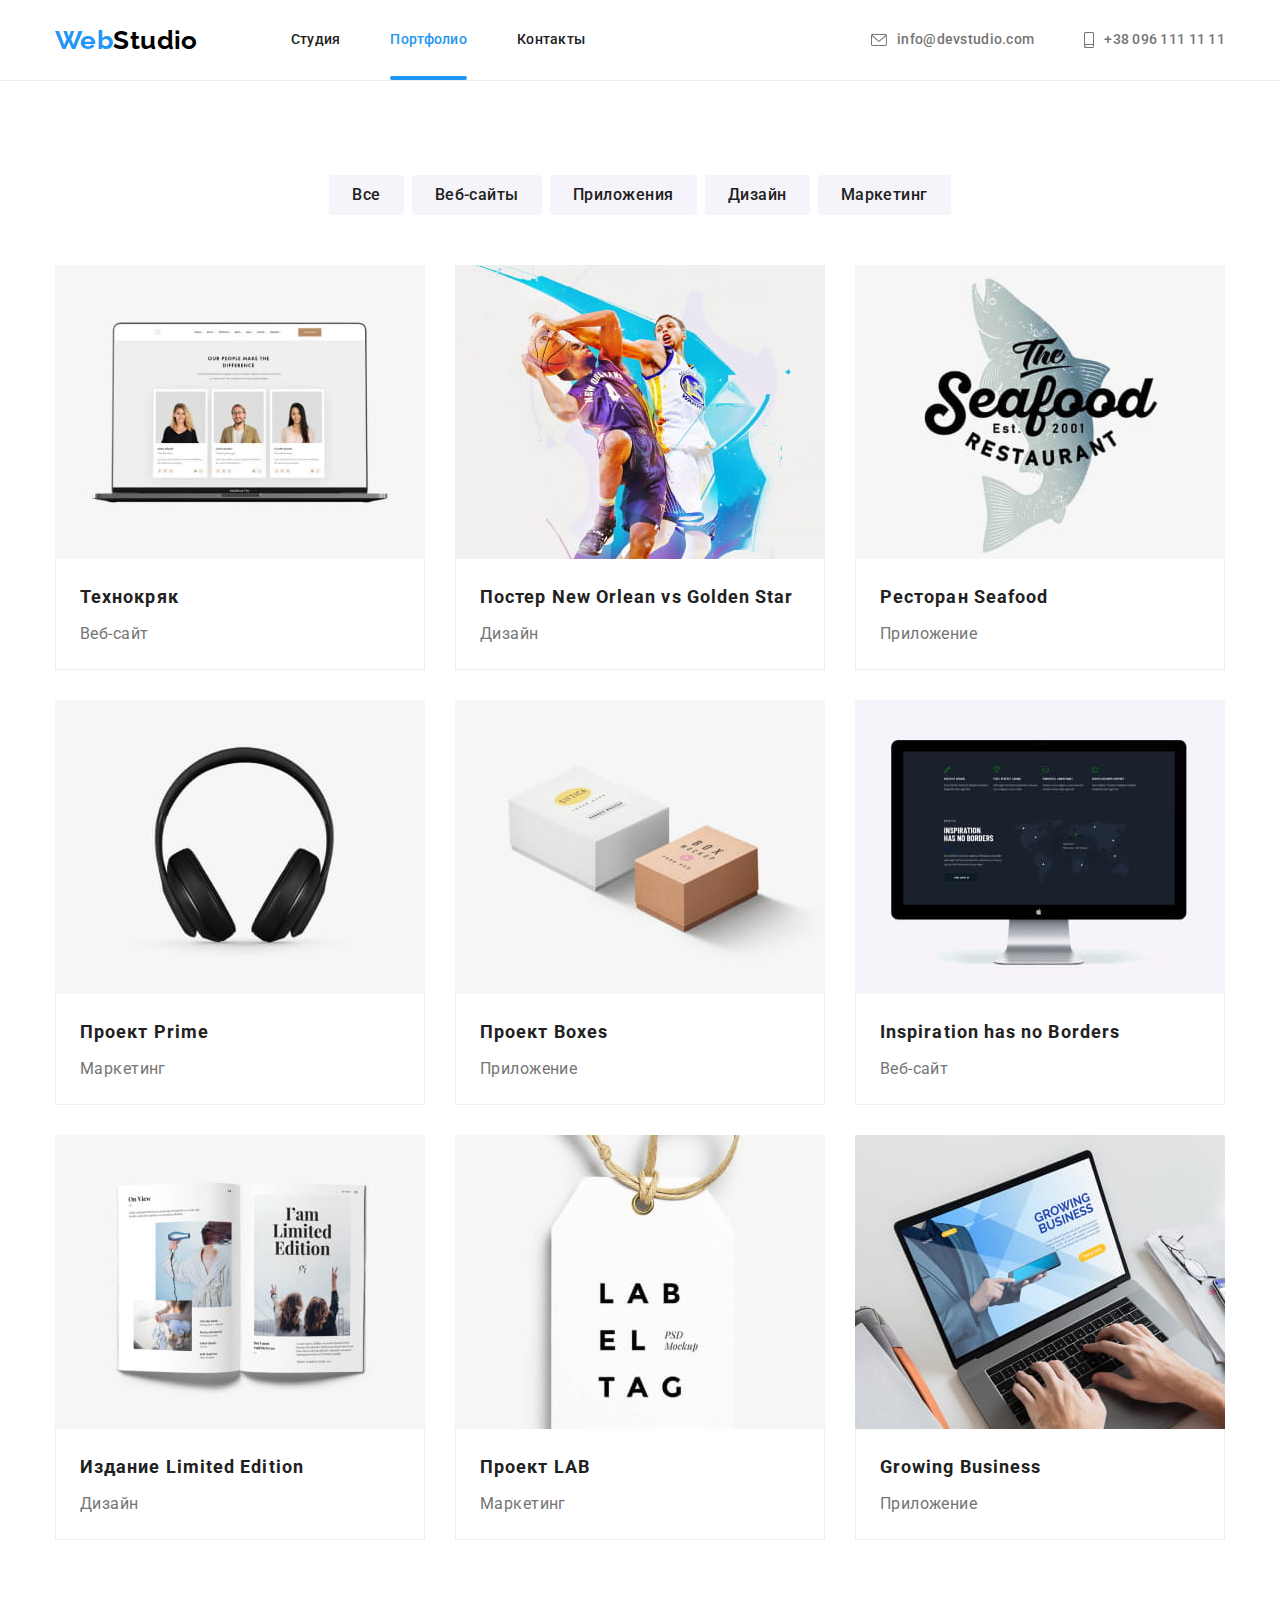
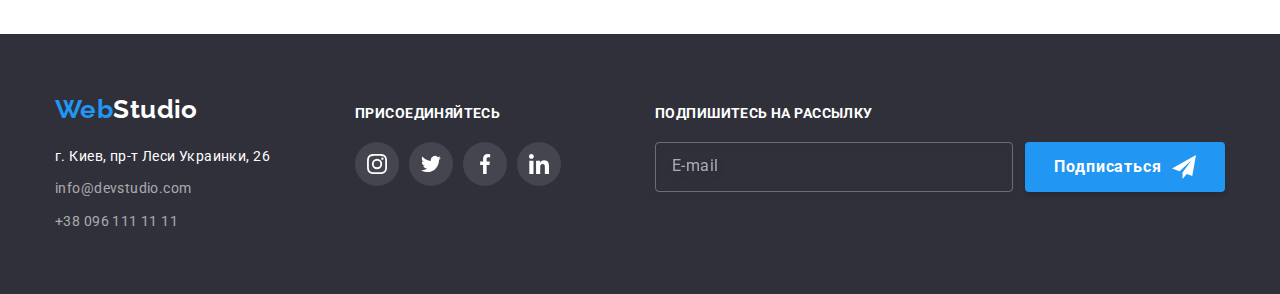
==== portfolio.html @ 090be197 "before BME" ====
<!DOCTYPE html>
<html lang="ru">
<head>
    <meta charset="UTF-8">
    <meta http-equiv="X-UA-Compatible" content="IE=edge">
    <meta name="viewport" content="width=device-width, initial-scale=1.0">
    <title>Портфолио</title>
    <link rel="stylesheet" href="https://cdnjs.cloudflare.com/ajax/libs/modern-normalize/1.0.0/modern-normalize.min.css">
    <link rel="preconnect" href="https://fonts.gstatic.com">
    <link href="https://fonts.googleapis.com/css2?family=Raleway:wght@700&family=Roboto:wght@400;500;700;900&display=swap"
        rel="stylesheet">
    <link rel="stylesheet" href="./css/styles.css">
</head>
<body>
    <!--Навигация-->
  <header>
    <div class="container">
      <nav>
        <a class="logo" href="./index.html">Web<span class="accent-logo">Studio</span></a>
  
        <ul class="site-nav list">
          <li><a class="link menu-nav" href="./index.html">Студия</a></li>
          <li><a class="link current menu-nav" href="./portfolio.html">Портфолио</a></li>
          <li><a class="link menu-nav" href="">Контакты</a></li>
        </ul>
      </nav>
      <ul class="list contacts">
        <li><a class="link e-maile-phone" href="mailto:info@devstudio.com">
            <svg class="icon-contacts" width="16" height="12">
              <use href="./images/sprite.svg#icon-envelope"></use>
            </svg> info@devstudio.com</a></li>
        <li><a class="link e-maile-phone" href="tel:+380961111111">
            <svg class="icon-contacts" width="10" height="16">
              <use href="./images/sprite.svg#icon-smartphone"></use>
            </svg> +38 096 111 11 11</a></li>
      </ul>
    </div>
  </header>
    
    <main>
        <!--Портфолио работ-->
        <section class="section">
          <div class="container">
            <ul class="list filter">
                <li><button class="filter-button" type="button">Все</button></li>
                <li><button class="filter-button" type="button">Веб-сайты</button></li>
                <li><button class="filter-button" type="button">Приложения</button></li>
                <li><button class="filter-button" type="button">Дизайн</button></li>
                <li><button class="filter-button" type="button">Маркетинг</button></li>
            </ul>
            <ul class="list examples">
                <li>
                  <a class="link" href="">
                  <div class="portfolio-thumb">
                    <img src="./images/portfolio/img-1.jpg" alt="изображение веб-сайта" width="370" height="294">
                    <p class="portfolio-overlay">Технокряк это современная площадка распространения коронавируса. Компании используют эту платформу для цифрового
                      шпионажа и атак на защищённые сервера конкурентов.</p>
                  </div>
                  <div class="portfolio-card">
                    <h2 class="portfolio-title">Технокряк</h2>
                    <p class="type-portfolio">Веб-сайт</p>
                  </div>
                  </a>
                </li>
                <li>
                  <a class="link" href="">
                    <div class="portfolio-thumb">
                      <img src="./images/portfolio/img-2.jpg" alt="дизайн постера New Orlean" width="370" height="294">
                      <p class="portfolio-overlay">Технокряк это современная площадка распространения коронавируса. Компании используют эту платформу для цифрового
                          шпионажа и атак на защищённые сервера конкурентов.</p>
                    </div>
                    <div class="portfolio-card">
                      <h2 class="portfolio-title">Постер New Orlean vs Golden Star</h2>
                      <p class="type-portfolio">Дизайн</p>
                    </div>
                  </a>
                </li>
                <li>
                  <a class="link" href="">
                    <div class="portfolio-thumb">
                      <img src="./images/portfolio/img-3.jpg" alt="приложение ресторана Seafood" width="370" height="294">
                      <p class="portfolio-overlay">Технокряк это современная площадка распространения коронавируса. Компании используют эту платформу для цифрового
                          шпионажа и атак на защищённые сервера конкурентов.</p>
                    </div>
                    <div class="portfolio-card">
                      <h2 class="portfolio-title">Ресторан Seafood</h2>
                      <p class="type-portfolio">Приложение</p>
                    </div>
                  </a>
                </li>
                <li>
                  <a class="link" href="">
                    <div class="portfolio-thumb">
                      <img src="./images/portfolio/img-4.jpg" alt="изображение наушников" width="370" height="294">
                      <p class="portfolio-overlay">Технокряк это современная площадка распространения коронавируса. Компании используют эту платформу для цифрового
                          шпионажа и атак на защищённые сервера конкурентов.</p>
                    </div>
                    <div class="portfolio-card">
                      <h2 class="portfolio-title">Проект Prime</h2>
                      <p class="type-portfolio">Маркетинг</p>
                    </div>
                  </a>
                </li>
                <li>
                  <a class="link" href="">
                    <div class="portfolio-thumb">
                      <img src="./images/portfolio/img-5.jpg" alt="изображение коробок" width="370" height="294">
                      <p class="portfolio-overlay">Технокряк это современная площадка распространения коронавируса. Компании используют эту платформу для цифрового
                          шпионажа и атак на защищённые сервера конкурентов.</p>
                    </div>
                    <div class="portfolio-card">
                      <h2 class="portfolio-title">Проект Boxes</h2>
                      <p class="type-portfolio">Приложение</p>
                    </div>
                  </a>
                </li>
                <li>
                  <a class="link" href="">
                    <div class="portfolio-thumb">
                      <img src="./images/portfolio/img-6.jpg" alt="изображение страницы веб-сайта" width="370" height="294">
                      <p class="portfolio-overlay">Технокряк это современная площадка распространения коронавируса. Компании используют эту платформу для цифрового
                          шпионажа и атак на защищённые сервера конкурентов.</p>
                    </div>
                    <div class="portfolio-card">
                      <h2 class="portfolio-title">Inspiration has no Borders</h2>
                      <p class="type-portfolio">Веб-сайт</p>
                    </div>
                  </a>
                </li>
                <li>
                  <a class="link" href="">
                    <div class="portfolio-thumb">
                      <img src="./images/portfolio/img-7.jpg" alt="дизайн издания Limited Edition" width="370" height="294">
                      <p class="portfolio-overlay">Технокряк это современная площадка распространения коронавируса. Компании используют эту платформу для цифрового
                          шпионажа и атак на защищённые сервера конкурентов.</p>
                    </div>
                    <div class="portfolio-card">
                      <h2 class="portfolio-title">Издание Limited Edition</h2>
                      <p class="type-portfolio">Дизайн</p>
                    </div>
                  </a>
                </li>
                <li>
                  <a class="link" href="">
                    <div class="portfolio-thumb">
                      <img src="./images/portfolio/img-8.jpg" alt="изображение проекта LAB" width="370" height="294">
                      <p class="portfolio-overlay">Технокряк это современная площадка распространения коронавируса. Компании используют эту платформу для цифрового
                          шпионажа и атак на защищённые сервера конкурентов.</p>
                    </div>
                    <div class="portfolio-card">
                      <h2 class="portfolio-title">Проект LAB</h2>
                      <p class="type-portfolio">Маркетинг</p>
                    </div>
                  </a>
                </li>
                <li>
                  <a class="link" href="">
                    <div class="portfolio-thumb">
                      <img src="./images/portfolio/img-9.jpg" alt="приложение Growing Business" width="370" height="294">
                      <p class="portfolio-overlay">Технокряк это современная площадка распространения коронавируса. Компании используют эту платформу для цифрового
                          шпионажа и атак на защищённые сервера конкурентов.</p>
                    </div>
                    <div class="portfolio-card">
                      <h2 class="portfolio-title">Growing Business</h2>
                      <p class="type-portfolio">Приложение</p>
                    </div>
                  </a>
                </li>
            </ul>
          </div>
        </section>
    </main>

    <!--Подвал-->
    <footer class="dark-bg">
      <div class="container">
        <div class="address">
          <a class="logo" href="./index.html">Web<span class="accent-logo-footer">Studio</span> </a>
          <address class="address-footer">
            <p>г. Киев, пр-т Леси Украинки, 26</p>
            <ul class="list">
              <li class="e-mail-footer"><a class="link e-mail-phone-footer" href="mailto:info@devstudio.com">info@devstudio.com</a></li>
              <li><a class="link e-mail-phone-footer" href="tel:+380961111111">+38 096 111 11 11</a></li>
            </ul>
          </address>
        </div>
        <div class="social-links-footer">
          <h2 class="join">Присоединяйтесь</h2>
          <ul class="list social-links">
            <li>
              <a href="" target="_blank" rel="noopener noreferrer">
                <svg class="icon" width="20" height="20">
                  <use href="./images/sprite.svg#icon-instagram"></use>
                </svg>
              </a>
            </li>
            <li>
              <a href="" target="_blank" rel="noopener noreferrer">
                <svg class="icon" width="20" height="20">
                  <use href="./images/sprite.svg#icon-twitter"></use>
                </svg>
              </a>
            </li>
            <li>
              <a href="" target="_blank" rel="noopener noreferrer">
                <svg class="icon" width="20" height="20">
                  <use href="./images/sprite.svg#icon-facebook"></use>
                </svg>
              </a>
            </li>
            <li>
              <a href="" target="_blank" rel="noopener noreferrer">
                <svg class="icon" width="20" height="20">
                  <use href="./images/sprite.svg#icon-linkedin"></use>
                </svg>
              </a>
            </li>
          </ul>
        </div>
        <div class="subscription">
          <h2 class="join">Подпишитесь на рассылку</h2>
          <form class="signup-form">
            <label for="email-form"></label>
            <input type="email" name="email-form" id="email-form" class="email" placeholder="E-mail" required />
            <button type="submit" class="button">
              Подписаться
              <svg class="icon" width="24" height="24">
                <use href="./images/icons.svg#icon-subscribe"></use>
              </svg>
            </button>
          </form>
        </div>
      </div>
    </footer>
    
</body>
</html>
---- css/styles.css ----
:root {
  --primary-text-color: #757575;
  --title-text-color: #212121;
  --accent-color: #2196f3;
  --dark-bg-text-color: #ffffff;
  --accent-button-color: #188ce8;
  --dark-bg-color: #2f303a;
  --hero-bg: #e5e5e5;
  --team-bg-color: #f5f4fa;
  --border-header: #ececec;
  --border-examples: #eeeeee;
  --icon-bg: #44454e;
  --icon-color: #afb1b8;
  --box-shadow: 0px 1px 3px rgba(0, 0, 0, 0.12), 0px 1px 1px rgba(0, 0, 0, 0.14), 0px 2px 1px rgba(0, 0, 0, 0.2);
  --box-shadow-btn: 0px 3px 1px rgba(0, 0, 0, 0.1), 0px 1px 2px rgba(0, 0, 0, 0.08), 0px 2px 2px rgba(0, 0, 0, 0.12);
  --box-shadow-examples: 0px 1px 1px rgba(0, 0, 0, 0.12), 0px 4px 4px rgba(0, 0, 0, 0.06),
    1px 4px 6px rgba(0, 0, 0, 0.16);

  --animation: 250ms cubic-bezier(0.4, 0, 0.2, 1);
}

html {
  box-sizing: border-box;
}

*,
*::after,
*::before {
  box-sizing: inherit;
}

body {
  font-family: 'Roboto', sans-serif;
  font-weight: 400;
  font-size: 14px;
  line-height: 1.71;
  letter-spacing: 0.03em;
  color: var(--primary-text-color);
}

h1,
h2,
h3,
h4,
h5,
h6,
p {
  margin-top: 0;
}

img {
  display: block;
  max-width: 100%;
  height: auto;
}

address {
  font-style: normal;
}

.visually-hidden {
  position: absolute !important;
  clip: rect(1px 1px 1px 1px);
  clip: rect(1px, 1px, 1px, 1px);
  padding: 0 !important;
  border: 0 !important;
  height: 1px !important;
  width: 1px !important;
  overflow: hidden;
}

.list {
  list-style: none;
  padding-left: 0;
  margin: 0;
}
.link {
  text-decoration: none;
  color: inherit;
}
.link:hover,
.link:focus {
  color: var(--accent-color);
}

.container {
  width: 1200px;
  margin-left: auto;
  margin-right: auto;
  padding-left: 15px;
  padding-right: 15px;
}

/* Верхняя линия - header */

.logo {
  font-family: 'Raleway', sans-serif;
  font-weight: 700;
  font-size: 26px;
  line-height: 1.19;
  color: var(--accent-color);
  text-decoration: none;
  margin-right: 93px;
}

.accent-logo {
  color: #000000;
}

/* Навигация сайта */

nav {
  display: flex;
  align-items: center;
}

.site-nav {
  display: flex;
}

.current {
  position: relative;
}
.current::after {
  content: '';
  position: absolute;
  width: 100%;
  height: 4px;
  left: 0;
  bottom: 0;
  background-color: var(--accent-color);
  border-radius: 2px;
}

.contacts {
  display: flex;
}

.site-nav > li:not(:first-child),
.contacts > li:not(:first-child) {
  margin-left: 50px;
}

.site-nav .link {
  color: var(--title-text-color);
  transition: color var(--animation);
}

.site-nav .link:hover,
.site-nav .link:focus {
  color: var(--accent-color);
}

.site-nav .link.current {
  color: var(--accent-color);
}

.menu-nav {
  font-weight: 500;
  font-size: 14px;
  line-height: 1.14;
  letter-spacing: 0.02em;
  color: var(--title-text-color);
  padding-top: 32px;
  padding-bottom: 32px;
  display: flex;
  align-items: center;
}

.e-maile-phone {
  font-weight: 500;
  font-size: 14px;
  line-height: 1.14;
  letter-spacing: 0.02em;
  color: var(--primary-text-color);
  transition: color var(--animation);
  padding-top: 32px;
  padding-bottom: 32px;
  display: flex;
  align-items: center;
}

.contacts .link:hover .e-maile-phone,
.contacts .link:focus .e-maile-phone {
  color: var(--accent-color);
}

.icon-contacts {
  margin-right: 10px;
  fill: var(--primary-text-color);
  transition: fill var(--animation);
}

.contacts .link:hover .icon-contacts,
.contacts .link:focus .icon-contacts {
  fill: var(--accent-color);
  /*stroke: var(--accent-color);*/
}

header {
  border-bottom: 1px solid var(--border-header);
}

header > .container {
  display: flex;
  justify-content: space-between;
  align-items: center;
}

/* Кнопка "Заказать услугу" */

.button {
  cursor: pointer;
  font-family: inherit;
  font-weight: 700;
  font-size: 16px;
  line-height: 1.87;
  letter-spacing: 0.06em;
  color: var(--dark-bg-text-color);
  background-color: var(--accent-color);

  min-width: 200px;
  height: 50px;
  border: transparent;
  border-radius: 4px;

  transition: background-color var(--animation);
}

.button:hover,
.button:focus {
  background-color: var(--accent-button-color);
}

.button-close {
  cursor: pointer;
  position: absolute;
  display: flex;
  top: 8px;
  right: 8px;
  width: 30px;
  height: 30px;
  border-radius: 50%;
  border: 1px solid rgba(0, 0, 0, 0.1);

  justify-content: center;
  align-items: center;
  background-color: var(--dark-bg-text-color);
}

.button-close .icon {
  fill: #000000;
  transition: fill var(--animation);
}

.button-close:hover .icon,
.button-close:focus .icon {
  fill: var(--accent-color);
}

/* Модальное окно - Modal window */

.backdrop {
  position: fixed;
  top: 0;
  left: 0;
  width: 100vw;
  height: 100vh;
  background-color: rgba(0, 0, 0, 0.2);
  opacity: 1;
  visibility: visible;
  transition: opacity var(--animation), visibility var(--animation);
}

.backdrop.is-hidden {
  opacity: 0;
  visibility: hidden;
  pointer-events: none;
}

.backdrop.is-hidden .modal {
  transform: translate(-50%, -50%) scale(0.7);
}

.modal {
  min-width: 528px;
  min-height: 581px;
  background-color: var(--dark-bg-text-color);

  position: absolute;
  top: 50%;
  left: 50%;
  transform: translate(-50%, -50%) scale(1);
  transition: transform var(--animation);

  padding: 40px;
  z-index: 50;

  box-shadow: var(--box-shadow);
  border-radius: 4px;
}

/* Modal form */

.modal-title {
  display: flex;
  justify-content: center;
  align-items: center;

  font-weight: 700;
  font-size: 20px;
  line-height: 1.15;
  text-align: center;
  letter-spacing: 0.03em;
  color: var(--title-text-color);
  /*padding: 0;
  margin: 0;*/
  margin-bottom: 12px;
}

.modal-icon {
  position: absolute;
  bottom: 11px;
  left: 12px;

  fill: var(--title-text-color);
  transition: fill var(--animation);
}

.form-field {
  position: relative;
  margin-bottom: 10px;
}

.form-label {
  cursor: pointer;
  display: block;
  font-size: 12px;
  line-height: 1.17;
  letter-spacing: 0.01em;
  margin-bottom: 4px;
}

.form-input {
  cursor: pointer;
  display: block;
  height: 40px;
  width: 100%;

  padding: 0 42px;

  border: 1px solid rgba(33, 33, 33, 0.2);
  border-radius: 4px;
  resize: none;
  transition: border var(--animation);
}

textarea.form-input {
  height: 120px;
  resize: none;
  padding: 12px 16px;
  margin-bottom: 20px;
}

.modal-form .form-input:hover,
.modal-form .form-input:focus {
  border-color: var(--accent-color);
}

.modal-form .form-input:hover + .modal-icon,
.modal-form .form-input:focus + .modal-icon {
  fill: var(--accent-color);
}

.form-input::placeholder {
  font-weight: 400;
  font-size: 14px;
  line-height: 1.14;
  letter-spacing: 0.01em;
  color: rgba(117, 117, 117, 0.5);
}

.form-input:not(:placeholder-shown) {
  font-size: 14px;
  line-height: 1.14;
  letter-spacing: 0.01em;
}

.form-field:focus-within .form-input {
  border: 1px solid var(--accent-color);
  outline: none;
  /*color: var(--accent-color);*/
}

.form-field:focus-within .modal-icon {
  fill: var(--accent-color);
}

.agreement {
  position: relative;
  margin-bottom: 30px;
}

.agreement input {
  position: absolute;
  top: 0;
  left: 0;
  appearance: none;
  cursor: pointer;
}

.agree-label {
  display: flex;
  align-items: center;
  justify-content: center;
}

.agree-icon {
  border: 2px solid var(--title-text-color);
  border-radius: 2px;
  fill: var(--dark-bg-text-color);
  transition: fill var(--animation), border var(--animation);
  margin-right: 7px;
  cursor: pointer;
  box-shadow: 0px 4px 4px rgba(0, 0, 0, 0.25);
}

.drop-shadow {
  filter: drop-shadow(0px 4px 4px rgba(0, 0, 0, 0.25));
}

.modal-checkbox:focus + .agree-label .agree-icon {
  border: 2px solid var(--accent-color);
}

.modal-checkbox:checked + .agree-label .agree-icon {
  background-color: var(--accent-color);
  border: 2px solid var(--accent-color);
}

.agreement a {
  color: var(--accent-color);
}

form .button {
  display: block;
  margin-left: auto;
  margin-right: auto;
  box-shadow: 0px 4px 4px rgba(0, 0, 0, 0.15);
}

form .button:active {
  background: var(--accent-button-color);
  box-shadow: 0px 4px 4px rgba(0, 0, 0, 0.15);
  /*outline: none;*/
}

/* Шапка главной страницы - hero block on main page */

.hero {
  background-color: var(--dark-bg-color);
  background-image: linear-gradient(to right, rgba(47, 48, 58, 0.4), rgba(47, 48, 58, 0.4)), url(../images/hero/img.jpg);
  background-repeat: no-repeat;
  background-position: center;
  background-size: cover;
  max-width: 1600px;
  margin-left: auto;
  margin-right: auto;

  color: var(--dark-bg-text-color);
  text-align: center;
  padding-bottom: 200px;
  padding-top: 200px;
}

.page-title {
  font-weight: 900;
  font-size: 44px;
  line-height: 1.36;
  text-align: center;
  letter-spacing: 0.06em;
  text-transform: uppercase;
  color: var(--dark-bg-text-color);

  width: 55%;
  margin-right: auto;
  margin-left: auto;
  margin-bottom: 30px;
}

.section-title {
  font-weight: 700;
  font-size: 36px;
  line-height: 1.17;
  text-align: center;
  color: var(--title-text-color);
}

/* Отступ - standoff */

.section {
  padding-top: 94px;
  padding-bottom: 94px;
}

/* Особенности - features */

.feature-icon {
  background-color: var(--team-bg-color);
  border-radius: 4px;
  margin-bottom: 30px;
  width: 270px;
  height: 120px;
  display: flex;
  justify-content: center;
  align-items: center;
}

.feature li {
  margin-left: 30px;
  flex-basis: calc((100% - 90px) / 3);
}
.feature .list {
  display: flex;
  margin-left: -30px;
}

.feature-title {
  font-weight: 700;
  line-height: 1.14;
  text-transform: uppercase;
  color: var(--title-text-color);
  margin-bottom: 10px;
}

.feature-text {
  margin-bottom: 0;
}

/* Чем мы занимаемся - activities */

.activities {
  padding-top: 0;
}

.activities li {
  margin-left: 30px;
  flex-basis: calc((100% - 90px) / 3);
}

.activities .list {
  display: flex;
  margin-left: -30px;
}

.activities .section-title {
  margin-bottom: 50px;
}

.activities-thumb {
  position: relative;
}

.activities-thumb p {
  position: absolute;

  bottom: 0;
  width: 100%;
  height: 70px;
  padding: 27px 0;
  margin-bottom: 0;

  font-weight: 700;
  line-height: 1.14;
  text-align: center;
  text-transform: uppercase;
  color: var(--dark-bg-text-color);
  background-color: rgba(47, 48, 58, 0.8);
}

/* Наша команда */

.team {
  background-color: var(--team-bg-color);
}

.team .section-title {
  margin-bottom: 50px;
}

.list.our-team {
  display: flex;
  margin-left: -30px;
  text-align: center;
}

.team-card {
  margin-left: 30px;
  flex-basis: calc((100% - 90px) / 3);
  box-shadow: var(--box-shadow);
  border-radius: 0px 0px 4px 4px;
  background-color: var(--dark-bg-text-color);
}
.team-name {
  font-weight: 500;
  font-size: 16px;
  line-height: 1.19;
  text-align: center;
  color: var(--title-text-color);
}

.team-post {
  font-size: 16px;
  line-height: 1.19;
  text-align: center;
  margin-bottom: 0;
}

.team-card-text {
  padding-top: 30px;
  padding-bottom: 30px;
  padding-right: 10px;
  padding-left: 10px;
}

.team p {
  margin-bottom: 16px;
}

.social-links {
  display: inline-flex;
}

.social-links a {
  display: flex;
  justify-content: center;
  align-items: center;
  width: 44px;
  height: 44px;
  border-radius: 50%;
  transition: background-color var(--animation);
}
.social-links li:not(:last-child) {
  margin-right: 10px;
}
.social-links .icon {
  fill: var(--icon-color);
  transition: fill var(--animation);
}

.social-links a:hover,
.social-links a:focus {
  background-color: var(--accent-color);
}
.social-links a:hover .icon,
.social-links a:focus .icon {
  fill: var(--dark-bg-text-color);
}

/* Постоянные клиенты - Regular customers */

.customers .section-title {
  margin-bottom: 50px;
}
.customers .list {
  display: flex;
}

.customers li {
  width: calc((100% - 30px * 5) / 6);
}

.customers li:not(:last-child) {
  margin-right: 30px;
}
.customers a {
  display: flex;
  /*width: 170px;*/
  height: 90px;
  justify-content: center;
  align-items: center;
  border: 1px solid rgba(175, 177, 184, 1);
  transition: border var(--animation);
}
.customers .icon {
  fill: var(--icon-color);
  transition: fill var(--animation);
}

.customers a:hover,
.customers a:focus {
  border: 1px solid var(--accent-color);
}
.customers a:hover .icon,
.customers a:focus .icon {
  fill: var(--accent-color);
}

/* Портфолио */

.filter {
  display: flex;
  justify-content: center;
  margin-bottom: 50px;
}

.filter > li:not(:first-child) {
  margin-left: 8px;
}

.filter-button {
  font-family: inherit;
  padding: 6px 22px;
  font-weight: 500;
  font-size: 16px;
  line-height: 1.62;
  text-align: center;
  letter-spacing: 0.03em;
  color: var(--title-text-color);
  background-color: var(--team-bg-color);
  /*border: 0;*/
  border: 1px solid transparent;
  border-radius: 4px;
  transition: color var(--animation), background-color var(--animation), box-shadow var(--animation);
}

.filter-button:hover,
.filter-button:focus {
  cursor: pointer;
  background-color: var(--accent-color);
  color: var(--dark-bg-text-color);
  box-shadow: var(--box-shadow-btn);
}

.examples {
  display: flex;
  flex-wrap: wrap;
  margin-left: -30px;
  margin-bottom: -30px;
}
.examples li {
  margin-left: 30px;
  margin-bottom: 30px;
  flex-basis: calc(100% / 3 - 30px);
}

/* Синий оверлей */

.portfolio-thumb {
  position: relative;
  overflow: hidden;
}

.portfolio-overlay {
  position: absolute;
  top: 0;
  left: 0;
  /*bottom: 0;
  right: 0;*/
  margin-bottom: 0;
  display: flex;
  align-items: center;
  padding: 63px 24px;
  width: 100%;
  height: 100%;
  font-size: 18px;
  line-height: 1.56;
  color: var(--dark-bg-text-color);
  background-color: rgba(33, 150, 243, 0.9);
  transform: translateY(100%);
  transition: transform var(--animation);
}

.portfolio-card {
  padding: 20px 24px;
  border-right: 1px solid var(--border-examples);
  border-bottom: 1px solid var(--border-examples);
  border-left: 1px solid var(--border-examples);
  /*background-color: var(--dark-bg-text-color);*/
}

.portfolio-title {
  font-weight: 700;
  font-size: 18px;
  line-height: 2;
  letter-spacing: 0.06em;
  color: var(--title-text-color);
  margin-bottom: 4px;
}

.type-portfolio {
  font-size: 16px;
  line-height: 1.87;
  margin-bottom: 0;
  color: var(--primary-text-color);
}

.examples a {
  display: inline-block;
  transition: box-shadow var(--animation);
}

.examples a:hover,
.examples a:focus {
  box-shadow: var(--box-shadow-examples);
}

.examples a:hover .portfolio-overlay,
.examples a:focus .portfolio-overlay {
  transform: translateY(0);
}

/* Подвал - Footer */

.dark-bg {
  background-color: var(--dark-bg-color);
  color: var(--dark-bg-text-color);
  padding-top: 60px;
  padding-bottom: 60px;
}

.dark-bg .container {
  display: flex;
  align-items: baseline;
  justify-content: space-between;
}

/* Контейнер Address */

.dark-bg .logo {
  display: flex;
  margin-bottom: 20px;
}

.accent-logo-footer {
  color: var(--dark-bg-text-color);
}

.address-footer p {
  margin-bottom: 9px;
}

.e-mail-footer {
  margin-bottom: 9px;
}
.e-mail-phone-footer {
  color: rgba(255, 255, 255, 0.6);
  transition: color var(--animation);
}

/* Контейнер social-links-footer */

.join {
  color: var(--dark-bg-text-color);
  text-transform: uppercase;
  font-size: 14px;
  font-weight: 700;
  line-height: 1.14;
  letter-spacing: 0.03em;
  margin-bottom: 20px;
  padding-top: 12px;
}

footer .social-links {
  display: inline-flex;
}

/*.social-links-footer {
  margin-left: 70px;
}*/

.social-links-footer .icon {
  fill: var(--dark-bg-text-color);
}
.social-links-footer a {
  background-color: var(--icon-bg);
}

/*  Контейнер Subscriotion */

.subscription form {
  display: flex;
  flex-wrap: nowrap;
}

.button .icon {
  fill: var(--dark-bg-text-color);
  margin-left: 10px;
}

.subscription .button {
  display: flex;
  align-items: center;
  justify-content: center;
  margin-left: 12px;
}
.subscription input {
  flex-grow: 2;
  background-color: transparent;
  border: 1px solid rgba(255, 255, 255, 0.3);
  transition: border var(--animation);
  filter: drop-shadow(0px 4px 4px rgba(0, 0, 0, 0.15));
  border-radius: 4px;
  padding-left: 16px;
  color: var(--dark-bg-text-color);
}

.email::placeholder {
  font-size: 16px;
  line-height: 1.25;
  letter-spacing: 0.03em;
  color: rgba(255, 255, 255, 0.6);
}

.email:not(:placeholder-shown) {
  font-size: 16px;
  line-height: 1.25;
  letter-spacing: 0.03em;
}

.signup-form > input:hover,
.signup-form > input:focus {
  border: 1px solid var(--accent-color);
}

/* Позиционирование контейнеров в футере */

.address,
.social-links-footer {
  width: calc((50% - 45px) / 2);
}

.subscription {
  width: calc((100% - 30px) / 2);
}
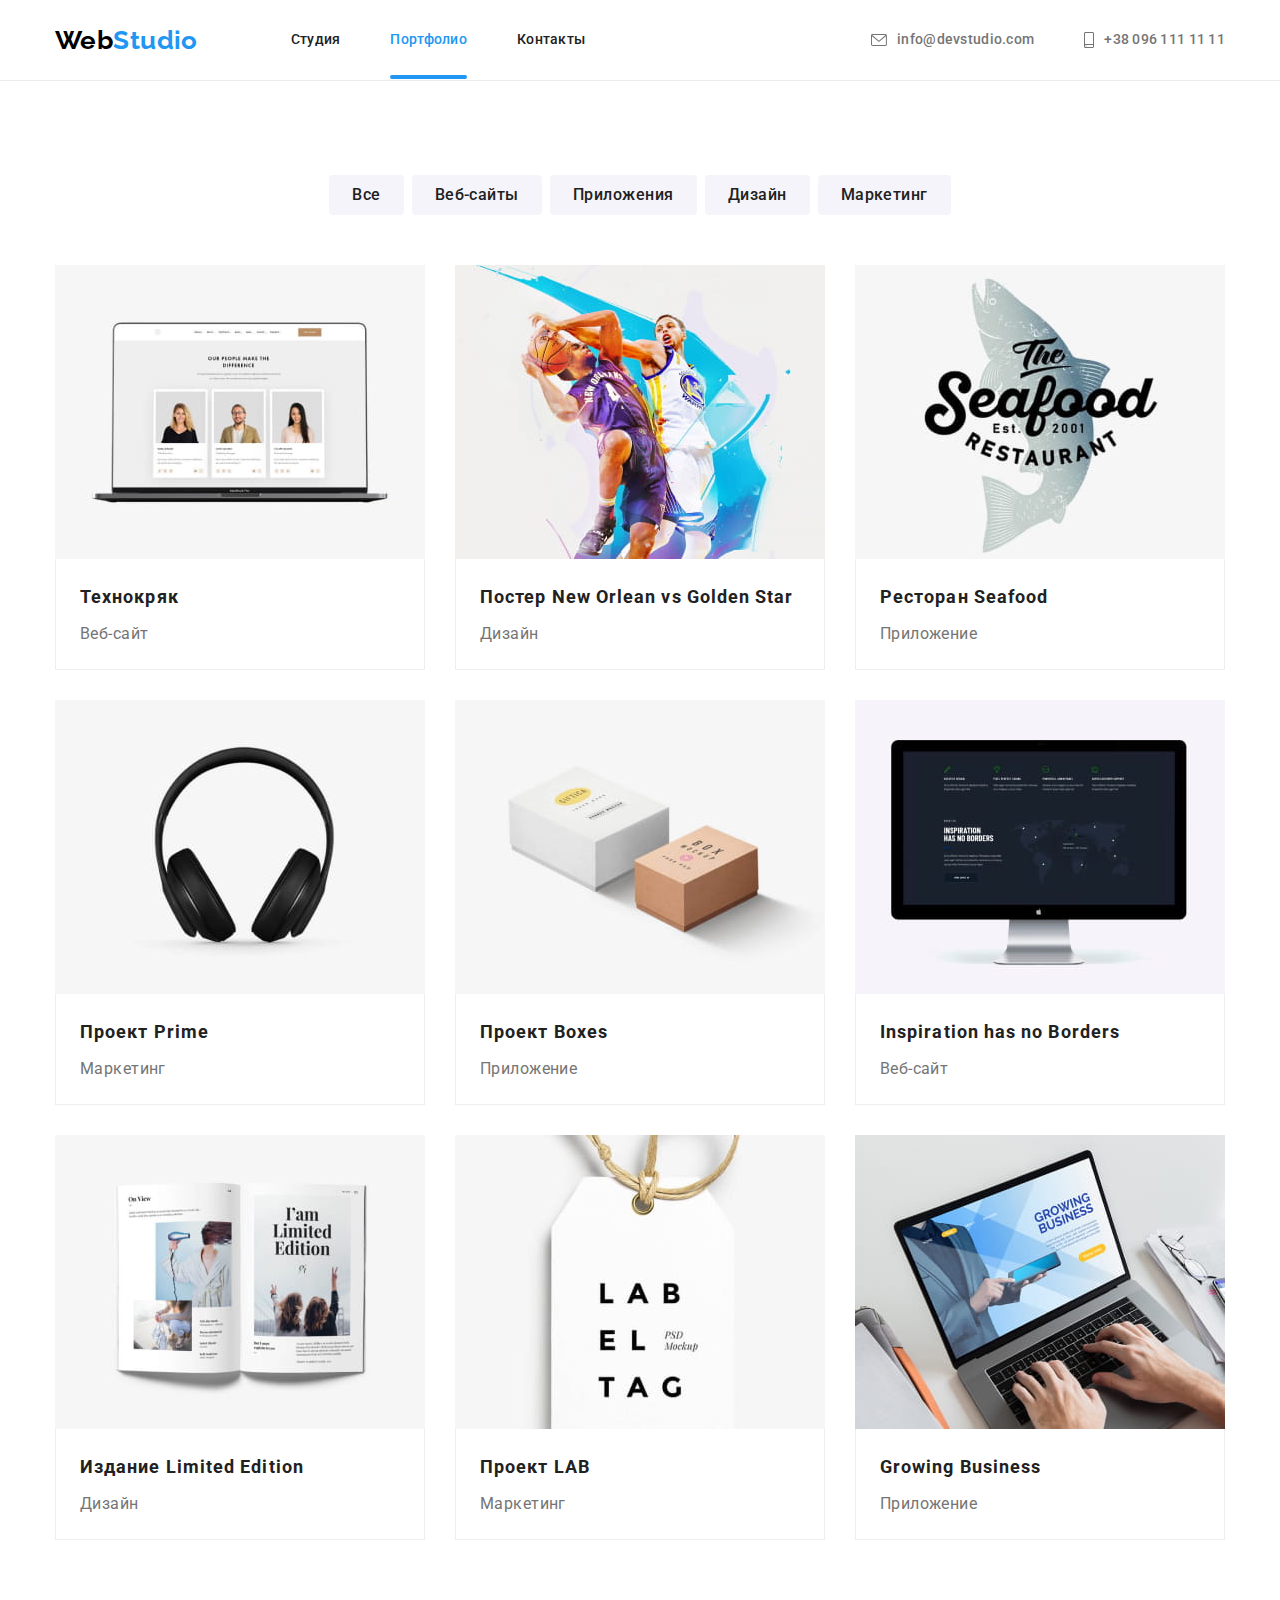
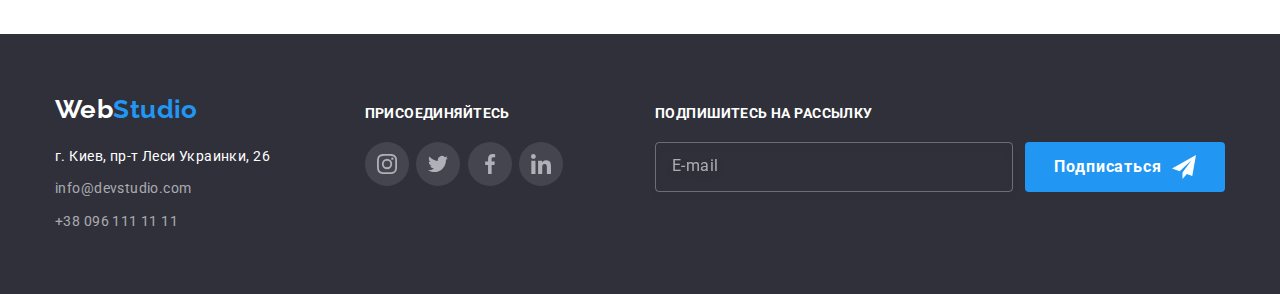
==== commit 100d6903: "BEM" ====
--- a/portfolio.html
+++ b/portfolio.html
@@ -4,7 +4,7 @@
     <meta charset="UTF-8">
     <meta http-equiv="X-UA-Compatible" content="IE=edge">
     <meta name="viewport" content="width=device-width, initial-scale=1.0">
-    <title>Портфолио</title>
+    <title>WebStudio-Portfolio</title>
     <link rel="stylesheet" href="https://cdnjs.cloudflare.com/ajax/libs/modern-normalize/1.0.0/modern-normalize.min.css">
     <link rel="preconnect" href="https://fonts.gstatic.com">
     <link href="https://fonts.googleapis.com/css2?family=Raleway:wght@700&family=Roboto:wght@400;500;700;900&display=swap"
@@ -13,24 +13,24 @@
 </head>
 <body>
     <!--Навигация-->
-  <header>
-    <div class="container">
-      <nav>
-        <a class="logo" href="./index.html">Web<span class="accent-logo">Studio</span></a>
+  <header class="page-header">
+    <div class="container page-header__container flexbox">
+      <nav class="flexbox">
+        <a class="logo page-header__logo" href="./index.html">Web<span class="accent-logo">Studio</span></a>
   
-        <ul class="site-nav list">
-          <li><a class="link menu-nav" href="./index.html">Студия</a></li>
-          <li><a class="link current menu-nav" href="./portfolio.html">Портфолио</a></li>
-          <li><a class="link menu-nav" href="">Контакты</a></li>
+        <ul class="list menu flexbox">
+          <li class="menu__item"><a class="link menu__link" href="./index.html">Студия</a></li>
+          <li class="menu__item"><a class="link current menu__link" href="./portfolio.html">Портфолио</a></li>
+          <li class="menu__item"><a class="link menu__link" href="">Контакты</a></li>
         </ul>
       </nav>
-      <ul class="list contacts">
-        <li><a class="link e-maile-phone" href="mailto:info@devstudio.com">
-            <svg class="icon-contacts" width="16" height="12">
+      <ul class="list contacts flexbox">
+        <li class="contacts__item"><a class="link  contacts__link flexbox" href="mailto:info@devstudio.com">
+            <svg class="contacts__icon" width="16" height="12">
               <use href="./images/sprite.svg#icon-envelope"></use>
             </svg> info@devstudio.com</a></li>
-        <li><a class="link e-maile-phone" href="tel:+380961111111">
-            <svg class="icon-contacts" width="10" height="16">
+        <li class="contacts__item"><a class="link contacts__link flexbox" href="tel:+380961111111">
+            <svg class="contacts__icon" width="10" height="16">
               <use href="./images/sprite.svg#icon-smartphone"></use>
             </svg> +38 096 111 11 11</a></li>
       </ul>
@@ -42,127 +42,127 @@
         <section class="section">
           <div class="container">
             <ul class="list filter">
-                <li><button class="filter-button" type="button">Все</button></li>
-                <li><button class="filter-button" type="button">Веб-сайты</button></li>
-                <li><button class="filter-button" type="button">Приложения</button></li>
-                <li><button class="filter-button" type="button">Дизайн</button></li>
-                <li><button class="filter-button" type="button">Маркетинг</button></li>
+                <li class="filter__item"><button class="filter__button" type="button">Все</button></li>
+                <li class="filter__item"><button class="filter__button" type="button">Веб-сайты</button></li>
+                <li class="filter__item"><button class="filter__button" type="button">Приложения</button></li>
+                <li class="filter__item"><button class="filter__button" type="button">Дизайн</button></li>
+                <li class="filter__item"><button class="filter__button" type="button">Маркетинг</button></li>
             </ul>
-            <ul class="list examples">
-                <li>
-                  <a class="link" href="">
-                  <div class="portfolio-thumb">
+            <ul class="list example grid">
+                <li class="example__card grid__item">
+                  <a class="link example__link" href="">
+                  <div class="example-thumb">
                     <img src="./images/portfolio/img-1.jpg" alt="изображение веб-сайта" width="370" height="294">
-                    <p class="portfolio-overlay">Технокряк это современная площадка распространения коронавируса. Компании используют эту платформу для цифрового
+                    <p class="overlay flexbox">Технокряк это современная площадка распространения коронавируса. Компании используют эту платформу для цифрового
                       шпионажа и атак на защищённые сервера конкурентов.</p>
                   </div>
-                  <div class="portfolio-card">
-                    <h2 class="portfolio-title">Технокряк</h2>
-                    <p class="type-portfolio">Веб-сайт</p>
+                  <div class="example__info">
+                    <h2 class="example__title">Технокряк</h2>
+                    <p class="example__type">Веб-сайт</p>
                   </div>
                   </a>
                 </li>
-                <li>
-                  <a class="link" href="">
-                    <div class="portfolio-thumb">
+                <li class="example__card grid__item">
+                  <a class="link example__link" href="">
+                    <div class="example-thumb">
                       <img src="./images/portfolio/img-2.jpg" alt="дизайн постера New Orlean" width="370" height="294">
-                      <p class="portfolio-overlay">Технокряк это современная площадка распространения коронавируса. Компании используют эту платформу для цифрового
-                          шпионажа и атак на защищённые сервера конкурентов.</p>
-                    </div>
-                    <div class="portfolio-card">
-                      <h2 class="portfolio-title">Постер New Orlean vs Golden Star</h2>
-                      <p class="type-portfolio">Дизайн</p>
-                    </div>
-                  </a>
-                </li>
-                <li>
-                  <a class="link" href="">
-                    <div class="portfolio-thumb">
+                      <p class="overlay flexbox">Технокряк это современная площадка распространения коронавируса. Компании используют эту платформу для цифрового
+                          шпионажа и атак на защищённые сервера конкурентов.</p>
+                    </div>
+                    <div class="example__info">
+                      <h2 class="example__title">Постер New Orlean vs Golden Star</h2>
+                      <p class="example__type">Дизайн</p>
+                    </div>
+                  </a>
+                </li>
+                <li class="example__card grid__item">
+                  <a class="link example__link" href="">
+                    <div class="example-thumb">
                       <img src="./images/portfolio/img-3.jpg" alt="приложение ресторана Seafood" width="370" height="294">
-                      <p class="portfolio-overlay">Технокряк это современная площадка распространения коронавируса. Компании используют эту платформу для цифрового
-                          шпионажа и атак на защищённые сервера конкурентов.</p>
-                    </div>
-                    <div class="portfolio-card">
-                      <h2 class="portfolio-title">Ресторан Seafood</h2>
-                      <p class="type-portfolio">Приложение</p>
-                    </div>
-                  </a>
-                </li>
-                <li>
-                  <a class="link" href="">
-                    <div class="portfolio-thumb">
+                      <p class="overlay flexbox">Технокряк это современная площадка распространения коронавируса. Компании используют эту платформу для цифрового
+                          шпионажа и атак на защищённые сервера конкурентов.</p>
+                    </div>
+                    <div class="example__info">
+                      <h2 class="example__title">Ресторан Seafood</h2>
+                      <p class="example__type">Приложение</p>
+                    </div>
+                  </a>
+                </li>
+                <li class="example__card grid__item">
+                  <a class="link example__link" href="">
+                    <div class="example-thumb">
                       <img src="./images/portfolio/img-4.jpg" alt="изображение наушников" width="370" height="294">
-                      <p class="portfolio-overlay">Технокряк это современная площадка распространения коронавируса. Компании используют эту платформу для цифрового
-                          шпионажа и атак на защищённые сервера конкурентов.</p>
-                    </div>
-                    <div class="portfolio-card">
-                      <h2 class="portfolio-title">Проект Prime</h2>
-                      <p class="type-portfolio">Маркетинг</p>
-                    </div>
-                  </a>
-                </li>
-                <li>
-                  <a class="link" href="">
-                    <div class="portfolio-thumb">
+                      <p class="overlay flexbox">Технокряк это современная площадка распространения коронавируса. Компании используют эту платформу для цифрового
+                          шпионажа и атак на защищённые сервера конкурентов.</p>
+                    </div>
+                    <div class="example__info">
+                      <h2 class="example__title">Проект Prime</h2>
+                      <p class="example__type">Маркетинг</p>
+                    </div>
+                  </a>
+                </li>
+                <li class="example__card grid__item">
+                  <a class="link example__link" href="">
+                    <div class="example-thumb">
                       <img src="./images/portfolio/img-5.jpg" alt="изображение коробок" width="370" height="294">
-                      <p class="portfolio-overlay">Технокряк это современная площадка распространения коронавируса. Компании используют эту платформу для цифрового
-                          шпионажа и атак на защищённые сервера конкурентов.</p>
-                    </div>
-                    <div class="portfolio-card">
-                      <h2 class="portfolio-title">Проект Boxes</h2>
-                      <p class="type-portfolio">Приложение</p>
-                    </div>
-                  </a>
-                </li>
-                <li>
-                  <a class="link" href="">
-                    <div class="portfolio-thumb">
+                      <p class="overlay flexbox">Технокряк это современная площадка распространения коронавируса. Компании используют эту платформу для цифрового
+                          шпионажа и атак на защищённые сервера конкурентов.</p>
+                    </div>
+                    <div class="example__info">
+                      <h2 class="example__title">Проект Boxes</h2>
+                      <p class="example__type">Приложение</p>
+                    </div>
+                  </a>
+                </li>
+                <li class="example__card grid__item">
+                  <a class="link example__link" href="">
+                    <div class="example-thumb">
                       <img src="./images/portfolio/img-6.jpg" alt="изображение страницы веб-сайта" width="370" height="294">
-                      <p class="portfolio-overlay">Технокряк это современная площадка распространения коронавируса. Компании используют эту платформу для цифрового
-                          шпионажа и атак на защищённые сервера конкурентов.</p>
-                    </div>
-                    <div class="portfolio-card">
-                      <h2 class="portfolio-title">Inspiration has no Borders</h2>
-                      <p class="type-portfolio">Веб-сайт</p>
-                    </div>
-                  </a>
-                </li>
-                <li>
-                  <a class="link" href="">
-                    <div class="portfolio-thumb">
+                      <p class="overlay flexbox">Технокряк это современная площадка распространения коронавируса. Компании используют эту платформу для цифрового
+                          шпионажа и атак на защищённые сервера конкурентов.</p>
+                    </div>
+                    <div class="example__info">
+                      <h2 class="example__title">Inspiration has no Borders</h2>
+                      <p class="example__type">Веб-сайт</p>
+                    </div>
+                  </a>
+                </li>
+                <li class="example__card grid__item">
+                  <a class="link example__link" href="">
+                    <div class="example-thumb">
                       <img src="./images/portfolio/img-7.jpg" alt="дизайн издания Limited Edition" width="370" height="294">
-                      <p class="portfolio-overlay">Технокряк это современная площадка распространения коронавируса. Компании используют эту платформу для цифрового
-                          шпионажа и атак на защищённые сервера конкурентов.</p>
-                    </div>
-                    <div class="portfolio-card">
-                      <h2 class="portfolio-title">Издание Limited Edition</h2>
-                      <p class="type-portfolio">Дизайн</p>
-                    </div>
-                  </a>
-                </li>
-                <li>
-                  <a class="link" href="">
-                    <div class="portfolio-thumb">
+                      <p class="overlay flexbox">Технокряк это современная площадка распространения коронавируса. Компании используют эту платформу для цифрового
+                          шпионажа и атак на защищённые сервера конкурентов.</p>
+                    </div>
+                    <div class="example__info">
+                      <h2 class="example__title">Издание Limited Edition</h2>
+                      <p class="example__type">Дизайн</p>
+                    </div>
+                  </a>
+                </li>
+                <li class="example__card grid__item">
+                  <a class="link example__link" href="">
+                    <div class="example-thumb">
                       <img src="./images/portfolio/img-8.jpg" alt="изображение проекта LAB" width="370" height="294">
-                      <p class="portfolio-overlay">Технокряк это современная площадка распространения коронавируса. Компании используют эту платформу для цифрового
-                          шпионажа и атак на защищённые сервера конкурентов.</p>
-                    </div>
-                    <div class="portfolio-card">
-                      <h2 class="portfolio-title">Проект LAB</h2>
-                      <p class="type-portfolio">Маркетинг</p>
-                    </div>
-                  </a>
-                </li>
-                <li>
-                  <a class="link" href="">
-                    <div class="portfolio-thumb">
+                      <p class="overlay flexbox">Технокряк это современная площадка распространения коронавируса. Компании используют эту платформу для цифрового
+                          шпионажа и атак на защищённые сервера конкурентов.</p>
+                    </div>
+                    <div class="example__info">
+                      <h2 class="example__title">Проект LAB</h2>
+                      <p class="example__type">Маркетинг</p>
+                    </div>
+                  </a>
+                </li>
+                <li class="example__card grid__item">
+                  <a class="link example__link" href="">
+                    <div class="example-thumb">
                       <img src="./images/portfolio/img-9.jpg" alt="приложение Growing Business" width="370" height="294">
-                      <p class="portfolio-overlay">Технокряк это современная площадка распространения коронавируса. Компании используют эту платформу для цифрового
-                          шпионажа и атак на защищённые сервера конкурентов.</p>
-                    </div>
-                    <div class="portfolio-card">
-                      <h2 class="portfolio-title">Growing Business</h2>
-                      <p class="type-portfolio">Приложение</p>
+                      <p class="overlay flexbox">Технокряк это современная площадка распространения коронавируса. Компании используют эту платформу для цифрового
+                          шпионажа и атак на защищённые сервера конкурентов.</p>
+                    </div>
+                    <div class="example__info">
+                      <h2 class="example__title">Growing Business</h2>
+                      <p class="example__type">Приложение</p>
                     </div>
                   </a>
                 </li>
@@ -172,59 +172,50 @@
     </main>
 
     <!--Подвал-->
-    <footer class="dark-bg">
-      <div class="container">
+    <footer class="page-footer">
+      <div class="container page-footer__container">
         <div class="address">
-          <a class="logo" href="./index.html">Web<span class="accent-logo-footer">Studio</span> </a>
-          <address class="address-footer">
-            <p>г. Киев, пр-т Леси Украинки, 26</p>
-            <ul class="list">
-              <li class="e-mail-footer"><a class="link e-mail-phone-footer" href="mailto:info@devstudio.com">info@devstudio.com</a></li>
-              <li><a class="link e-mail-phone-footer" href="tel:+380961111111">+38 096 111 11 11</a></li>
+          <a class="logo page-footer__logo" href="./index.html">Web<span>Studio</span> </a>
+          <address>
+            <p class="address__item">г. Киев, пр-т Леси Украинки, 26</p>
+            <ul class="list address__list">
+              <li class="address__item"><a class="link mail-phone-footer" href="mailto:info@devstudio.com">info@devstudio.com</a></li>
+              <li><a class="link mail-phone-footer" href="tel:+380961111111">+38 096 111 11 11</a></li>
             </ul>
           </address>
         </div>
-        <div class="social-links-footer">
-          <h2 class="join">Присоединяйтесь</h2>
-          <ul class="list social-links">
-            <li>
-              <a href="" target="_blank" rel="noopener noreferrer">
-                <svg class="icon" width="20" height="20">
+        <div class="public">
+          <h2 class="public__title">Присоединяйтесь</h2>
+          <ul class="list social-list page-footer__social-list grid">
+            <li class="grid__item"><a class="social-list__link" href="" target="_blank" rel="noopener noreferrer">
+                <svg class="social-list__icon" width="20" height="20">
                   <use href="./images/sprite.svg#icon-instagram"></use>
-                </svg>
-              </a>
-            </li>
-            <li>
-              <a href="" target="_blank" rel="noopener noreferrer">
-                <svg class="icon" width="20" height="20">
+                </svg></a>
+            </li>
+            <li class="grid__item"><a class="social-list__link" href="" target="_blank" rel="noopener noreferrer">
+                <svg class="social-list__icon" width="20" height="20">
                   <use href="./images/sprite.svg#icon-twitter"></use>
-                </svg>
-              </a>
-            </li>
-            <li>
-              <a href="" target="_blank" rel="noopener noreferrer">
-                <svg class="icon" width="20" height="20">
+                </svg></a>
+            </li>
+            <li class="grid__item"><a class="social-list__link" href="" target="_blank" rel="noopener noreferrer">
+                <svg class="social-list__icon" width="20" height="20">
                   <use href="./images/sprite.svg#icon-facebook"></use>
-                </svg>
-              </a>
-            </li>
-            <li>
-              <a href="" target="_blank" rel="noopener noreferrer">
-                <svg class="icon" width="20" height="20">
+                </svg></a>
+            </li>
+            <li class="grid__item"><a class="social-list__link" href="" target="_blank" rel="noopener noreferrer">
+                <svg class="social-list__icon" width="20" height="20">
                   <use href="./images/sprite.svg#icon-linkedin"></use>
-                </svg>
-              </a>
+                </svg></a>
             </li>
           </ul>
         </div>
         <div class="subscription">
-          <h2 class="join">Подпишитесь на рассылку</h2>
-          <form class="signup-form">
-            <label for="email-form"></label>
-            <input type="email" name="email-form" id="email-form" class="email" placeholder="E-mail" required />
-            <button type="submit" class="button">
+          <h2 class="subscription__title">Подпишитесь на рассылку</h2>
+          <form class="subscription__form" autocomplete="off">
+            <input type="email" name="email-form" id="email-form" class="subscription__input" placeholder="E-mail" required />
+            <button type="submit" class="subscription__button main-button">
               Подписаться
-              <svg class="icon" width="24" height="24">
+              <svg class="subscription__icon" width="24" height="24">
                 <use href="./images/icons.svg#icon-subscribe"></use>
               </svg>
             </button>
--- a/css/styles.css
+++ b/css/styles.css
@@ -11,10 +11,12 @@
   --border-examples: #eeeeee;
   --icon-bg: #44454e;
   --icon-color: #afb1b8;
-  --box-shadow: 0px 1px 3px rgba(0, 0, 0, 0.12), 0px 1px 1px rgba(0, 0, 0, 0.14), 0px 2px 1px rgba(0, 0, 0, 0.2);
-  --box-shadow-btn: 0px 3px 1px rgba(0, 0, 0, 0.1), 0px 1px 2px rgba(0, 0, 0, 0.08), 0px 2px 2px rgba(0, 0, 0, 0.12);
-  --box-shadow-examples: 0px 1px 1px rgba(0, 0, 0, 0.12), 0px 4px 4px rgba(0, 0, 0, 0.06),
-    1px 4px 6px rgba(0, 0, 0, 0.16);
+  --box-shadow: 0px 1px 3px rgba(0, 0, 0, 0.12), 0px 1px 1px rgba(0, 0, 0, 0.14),
+    0px 2px 1px rgba(0, 0, 0, 0.2);
+  --box-shadow-btn: 0px 3px 1px rgba(0, 0, 0, 0.1),
+    0px 1px 2px rgba(0, 0, 0, 0.08), 0px 2px 2px rgba(0, 0, 0, 0.12);
+  --box-shadow-examples: 0px 1px 1px rgba(0, 0, 0, 0.12),
+    0px 4px 4px rgba(0, 0, 0, 0.06), 1px 4px 6px rgba(0, 0, 0, 0.16);
 
   --animation: 250ms cubic-bezier(0.4, 0, 0.2, 1);
 }
@@ -30,7 +32,7 @@
 }
 
 body {
-  font-family: 'Roboto', sans-serif;
+  font-family: "Roboto", sans-serif;
   font-weight: 400;
   font-size: 14px;
   line-height: 1.71;
@@ -45,7 +47,7 @@
 h5,
 h6,
 p {
-  margin-top: 0;
+  margin: 0;
 }
 
 img {
@@ -76,7 +78,6 @@
 }
 .link {
   text-decoration: none;
-  color: inherit;
 }
 .link:hover,
 .link:focus {
@@ -91,38 +92,53 @@
   padding-right: 15px;
 }
 
+.flexbox {
+  display: flex;
+  align-items: center;
+}
+
+.grid {
+  display: flex;
+  flex-wrap: wrap;
+  margin-left: calc(var(--space-between) * (-1));
+  margin-top: calc(var(--space-between) * (-1));
+}
+
+.grid__item {
+  width: calc(
+    (100% - var(--grid-item-count) * var(--space-between)) /
+      var(--grid-item-count)
+  );
+  margin-left: var(--space-between);
+  margin-top: var(--space-between);
+}
+
+/* Навигация сайта */
 /* Верхняя линия - header */
 
 .logo {
-  font-family: 'Raleway', sans-serif;
+  font-family: "Raleway", sans-serif;
   font-weight: 700;
   font-size: 26px;
   line-height: 1.19;
+  color: #000000;
+  text-decoration: none;
+}
+
+.logo > span {
   color: var(--accent-color);
-  text-decoration: none;
+}
+
+.page-header__logo {
   margin-right: 93px;
-}
-
-.accent-logo {
-  color: #000000;
-}
-
-/* Навигация сайта */
-
-nav {
-  display: flex;
-  align-items: center;
-}
-
-.site-nav {
-  display: flex;
 }
 
 .current {
   position: relative;
+  color: var(--accent-color);
 }
 .current::after {
-  content: '';
+  content: "";
   position: absolute;
   width: 100%;
   height: 4px;
@@ -132,84 +148,71 @@
   border-radius: 2px;
 }
 
-.contacts {
-  display: flex;
-}
-
-.site-nav > li:not(:first-child),
-.contacts > li:not(:first-child) {
-  margin-left: 50px;
-}
-
-.site-nav .link {
-  color: var(--title-text-color);
-  transition: color var(--animation);
-}
-
-.site-nav .link:hover,
-.site-nav .link:focus {
-  color: var(--accent-color);
-}
-
-.site-nav .link.current {
-  color: var(--accent-color);
-}
-
-.menu-nav {
+.menu {
   font-weight: 500;
-  font-size: 14px;
   line-height: 1.14;
   letter-spacing: 0.02em;
+}
+
+.menu__item:not(:last-child) {
+  margin-right: 50px;
+}
+
+.menu__link {
   color: var(--title-text-color);
-  padding-top: 32px;
-  padding-bottom: 32px;
-  display: flex;
-  align-items: center;
-}
-
-.e-maile-phone {
-  font-weight: 500;
-  font-size: 14px;
-  line-height: 1.14;
-  letter-spacing: 0.02em;
-  color: var(--primary-text-color);
   transition: color var(--animation);
   padding-top: 32px;
   padding-bottom: 32px;
-  display: flex;
-  align-items: center;
-}
-
-.contacts .link:hover .e-maile-phone,
-.contacts .link:focus .e-maile-phone {
+}
+
+.menu__link:hover,
+.menu__link:focus {
   color: var(--accent-color);
 }
 
-.icon-contacts {
+.menu__link.current {
+  color: var(--accent-color);
+}
+
+.contacts {
+  font-weight: 500;
+  line-height: 1.14;
+  letter-spacing: 0.02em;
+}
+
+.contacts__item:not(:last-child) {
+  margin-right: 50px;
+}
+
+.contacts__link {
+  padding-top: 32px;
+  padding-bottom: 32px;
+  color: var(--primary-text-color);
+  transition: color var(--animation);
+}
+
+.contacts__link:hover > .contacts__icon,
+.contacts__link:focus > .contacts__icon {
+  fill: var(--accent-color);
+}
+
+.contacts__icon {
   margin-right: 10px;
   fill: var(--primary-text-color);
   transition: fill var(--animation);
 }
 
-.contacts .link:hover .icon-contacts,
-.contacts .link:focus .icon-contacts {
-  fill: var(--accent-color);
-  /*stroke: var(--accent-color);*/
-}
-
-header {
+.page-header {
   border-bottom: 1px solid var(--border-header);
 }
 
-header > .container {
-  display: flex;
+.page-header__container {
   justify-content: space-between;
-  align-items: center;
 }
 
 /* Кнопка "Заказать услугу" */
 
-.button {
+.main-button {
   cursor: pointer;
   font-family: inherit;
   font-weight: 700;
@@ -218,7 +221,6 @@
   letter-spacing: 0.06em;
   color: var(--dark-bg-text-color);
   background-color: var(--accent-color);
-
   min-width: 200px;
   height: 50px;
   border: transparent;
@@ -227,12 +229,12 @@
   transition: background-color var(--animation);
 }
 
-.button:hover,
-.button:focus {
+.main-button:hover,
+.main-button:focus {
   background-color: var(--accent-button-color);
 }
 
-.button-close {
+.modal__button-close {
   cursor: pointer;
   position: absolute;
   display: flex;
@@ -246,15 +248,16 @@
   justify-content: center;
   align-items: center;
   background-color: var(--dark-bg-text-color);
-}
-
-.button-close .icon {
+  fill: #000000;
+}
+
+.modal__icon-close {
   fill: #000000;
   transition: fill var(--animation);
 }
 
-.button-close:hover .icon,
-.button-close:focus .icon {
+.modal__button-close:hover .modal__icon-close,
+.modal__button-close:focus .modal__icon-close {
   fill: var(--accent-color);
 }
 
@@ -302,37 +305,21 @@
 
 /* Modal form */
 
-.modal-title {
-  display: flex;
-  justify-content: center;
-  align-items: center;
-
+.modal__title {
   font-weight: 700;
   font-size: 20px;
   line-height: 1.15;
   text-align: center;
-  letter-spacing: 0.03em;
   color: var(--title-text-color);
-  /*padding: 0;
-  margin: 0;*/
   margin-bottom: 12px;
 }
 
-.modal-icon {
-  position: absolute;
-  bottom: 11px;
-  left: 12px;
-
-  fill: var(--title-text-color);
-  transition: fill var(--animation);
-}
-
-.form-field {
+.form__field {
   position: relative;
   margin-bottom: 10px;
 }
 
-.form-label {
+.form__field-label {
   cursor: pointer;
   display: block;
   font-size: 12px;
@@ -341,7 +328,7 @@
   margin-bottom: 4px;
 }
 
-.form-input {
+.form__field-input {
   cursor: pointer;
   display: block;
   height: 40px;
@@ -355,24 +342,22 @@
   transition: border var(--animation);
 }
 
-textarea.form-input {
+.form__field-icon {
+  position: absolute;
+  bottom: 11px;
+  left: 12px;
+
+  fill: var(--title-text-color);
+  transition: fill var(--animation);
+}
+
+.form__field-input--resize {
   height: 120px;
-  resize: none;
   padding: 12px 16px;
   margin-bottom: 20px;
 }
 
-.modal-form .form-input:hover,
-.modal-form .form-input:focus {
-  border-color: var(--accent-color);
-}
-
-.modal-form .form-input:hover + .modal-icon,
-.modal-form .form-input:focus + .modal-icon {
-  fill: var(--accent-color);
-}
-
-.form-input::placeholder {
+.form__field-input::placeholder {
   font-weight: 400;
   font-size: 14px;
   line-height: 1.14;
@@ -380,28 +365,40 @@
   color: rgba(117, 117, 117, 0.5);
 }
 
-.form-input:not(:placeholder-shown) {
+.form__field-input:not(:placeholder-shown) {
   font-size: 14px;
   line-height: 1.14;
   letter-spacing: 0.01em;
 }
 
-.form-field:focus-within .form-input {
+.form__field-input:hover,
+.form__field-input:focus {
+  border-color: var(--accent-color);
+}
+
+.form__field .form__field-input:hover + .form__field-icon,
+.form__field .form__field-input:focus + .form__field-icon {
+  fill: var(--accent-color);
+  border-color: var(--accent-color);
+}
+
+.form__field:focus-within .form__field-input {
   border: 1px solid var(--accent-color);
   outline: none;
-  /*color: var(--accent-color);*/
-}
-
-.form-field:focus-within .modal-icon {
+}
+
+.form__field:focus-within .form__field-icon {
   fill: var(--accent-color);
 }
+
+/* Checkbox */
 
 .agreement {
   position: relative;
   margin-bottom: 30px;
 }
 
-.agreement input {
+.agreement__checkbox {
   position: absolute;
   top: 0;
   left: 0;
@@ -409,57 +406,57 @@
   cursor: pointer;
 }
 
-.agree-label {
+.agreement__label {
   display: flex;
   align-items: center;
   justify-content: center;
 }
 
-.agree-icon {
+.agreement__icon {
   border: 2px solid var(--title-text-color);
   border-radius: 2px;
   fill: var(--dark-bg-text-color);
   transition: fill var(--animation), border var(--animation);
   margin-right: 7px;
   cursor: pointer;
-  box-shadow: 0px 4px 4px rgba(0, 0, 0, 0.25);
-}
-
-.drop-shadow {
-  filter: drop-shadow(0px 4px 4px rgba(0, 0, 0, 0.25));
-}
-
-.modal-checkbox:focus + .agree-label .agree-icon {
+}
+
+.agreement__checkbox:focus + .agreement__icon {
   border: 2px solid var(--accent-color);
 }
 
-.modal-checkbox:checked + .agree-label .agree-icon {
+.agreement__checkbox:checked + .agreement__icon {
   background-color: var(--accent-color);
   border: 2px solid var(--accent-color);
 }
 
-.agreement a {
+.agreement__conditions {
   color: var(--accent-color);
 }
 
-form .button {
+.form__button {
   display: block;
   margin-left: auto;
   margin-right: auto;
   box-shadow: 0px 4px 4px rgba(0, 0, 0, 0.15);
 }
 
-form .button:active {
+.form__button:active {
   background: var(--accent-button-color);
   box-shadow: 0px 4px 4px rgba(0, 0, 0, 0.15);
-  /*outline: none;*/
+  outline: none;
 }
 
 /* Шапка главной страницы - hero block on main page */
 
 .hero {
   background-color: var(--dark-bg-color);
-  background-image: linear-gradient(to right, rgba(47, 48, 58, 0.4), rgba(47, 48, 58, 0.4)), url(../images/hero/img.jpg);
+  background-image: linear-gradient(
+      to right,
+      rgba(47, 48, 58, 0.4),
+      rgba(47, 48, 58, 0.4)
+    ),
+    url(../images/hero/img.jpg);
   background-repeat: no-repeat;
   background-position: center;
   background-size: cover;
@@ -473,7 +470,7 @@
   padding-top: 200px;
 }
 
-.page-title {
+.hero__title {
   font-weight: 900;
   font-size: 44px;
   line-height: 1.36;
@@ -494,6 +491,7 @@
   line-height: 1.17;
   text-align: center;
   color: var(--title-text-color);
+  margin-bottom: 50px;
 }
 
 /* Отступ - standoff */
@@ -505,7 +503,12 @@
 
 /* Особенности - features */
 
-.feature-icon {
+.feature__list {
+  --grid-item-count: 4;
+  --space-between: 30px;
+}
+
+.feature__icon-box {
   background-color: var(--team-bg-color);
   border-radius: 4px;
   margin-bottom: 30px;
@@ -516,16 +519,7 @@
   align-items: center;
 }
 
-.feature li {
-  margin-left: 30px;
-  flex-basis: calc((100% - 90px) / 3);
-}
-.feature .list {
-  display: flex;
-  margin-left: -30px;
-}
-
-.feature-title {
+.feature__item-title {
   font-weight: 700;
   line-height: 1.14;
   text-transform: uppercase;
@@ -533,42 +527,26 @@
   margin-bottom: 10px;
 }
 
-.feature-text {
-  margin-bottom: 0;
-}
-
 /* Чем мы занимаемся - activities */
 
+.activities__list {
+  --grid-item-count: 3;
+  --space-between: 30px;
+}
 .activities {
   padding-top: 0;
 }
 
-.activities li {
-  margin-left: 30px;
-  flex-basis: calc((100% - 90px) / 3);
-}
-
-.activities .list {
-  display: flex;
-  margin-left: -30px;
-}
-
-.activities .section-title {
-  margin-bottom: 50px;
-}
-
-.activities-thumb {
+.activities__item {
   position: relative;
 }
 
-.activities-thumb p {
+.activities__label {
   position: absolute;
-
   bottom: 0;
   width: 100%;
   height: 70px;
   padding: 27px 0;
-  margin-bottom: 0;
 
   font-weight: 700;
   line-height: 1.14;
@@ -584,115 +562,96 @@
   background-color: var(--team-bg-color);
 }
 
-.team .section-title {
-  margin-bottom: 50px;
-}
-
-.list.our-team {
-  display: flex;
-  margin-left: -30px;
-  text-align: center;
-}
-
-.team-card {
-  margin-left: 30px;
-  flex-basis: calc((100% - 90px) / 3);
+.team__list {
+  --grid-item-count: 4;
+  --space-between: 30px;
+}
+
+.team__item {
   box-shadow: var(--box-shadow);
   border-radius: 0px 0px 4px 4px;
   background-color: var(--dark-bg-text-color);
 }
-.team-name {
+
+.member__card {
+  padding: 30px 32px;
+  text-align: center;
+}
+
+.member__name {
   font-weight: 500;
   font-size: 16px;
   line-height: 1.19;
-  text-align: center;
+  text-transform: none;
+  margin-bottom: 10px;
   color: var(--title-text-color);
 }
 
-.team-post {
+.member__post {
   font-size: 16px;
   line-height: 1.19;
   text-align: center;
-  margin-bottom: 0;
-}
-
-.team-card-text {
-  padding-top: 30px;
-  padding-bottom: 30px;
-  padding-right: 10px;
-  padding-left: 10px;
-}
-
-.team p {
   margin-bottom: 16px;
 }
 
-.social-links {
-  display: inline-flex;
-}
-
-.social-links a {
+.social-list {
+  --grid-item-count: 4;
+  --space-between: 10px;
+}
+
+.social-list__link {
   display: flex;
   justify-content: center;
   align-items: center;
   width: 44px;
   height: 44px;
   border-radius: 50%;
+  background-color: rgba(255, 255, 255, 0.1);
   transition: background-color var(--animation);
 }
-.social-links li:not(:last-child) {
-  margin-right: 10px;
-}
-.social-links .icon {
+
+.social-list__icon {
   fill: var(--icon-color);
   transition: fill var(--animation);
 }
 
-.social-links a:hover,
-.social-links a:focus {
+.social-list__link:hover,
+.social-list__link:focus {
   background-color: var(--accent-color);
 }
-.social-links a:hover .icon,
-.social-links a:focus .icon {
+
+.social-list__link:hover > .social-list__icon,
+.social-list__link:focus > .social-list__icon {
   fill: var(--dark-bg-text-color);
 }
 
 /* Постоянные клиенты - Regular customers */
 
-.customers .section-title {
-  margin-bottom: 50px;
-}
-.customers .list {
-  display: flex;
-}
-
-.customers li {
-  width: calc((100% - 30px * 5) / 6);
-}
-
-.customers li:not(:last-child) {
-  margin-right: 30px;
-}
-.customers a {
-  display: flex;
-  /*width: 170px;*/
+.customers {
+  --grid-item-count: 6;
+  --space-between: 30px;
+}
+
+.customers__link {
+  display: flex;
+  align-items: center;
+  justify-content: center;
   height: 90px;
-  justify-content: center;
-  align-items: center;
   border: 1px solid rgba(175, 177, 184, 1);
   transition: border var(--animation);
 }
-.customers .icon {
+.customers__icon {
   fill: var(--icon-color);
   transition: fill var(--animation);
 }
 
-.customers a:hover,
-.customers a:focus {
+.customers__link:hover,
+.customers__link:focus {
   border: 1px solid var(--accent-color);
 }
-.customers a:hover .icon,
-.customers a:focus .icon {
+
+.customers__link:hover .customers__icon,
+.customers__link:focus .customers__icon {
   fill: var(--accent-color);
 }
 
@@ -704,11 +663,11 @@
   margin-bottom: 50px;
 }
 
-.filter > li:not(:first-child) {
+.filter__item:not(:first-child) {
   margin-left: 8px;
 }
 
-.filter-button {
+.filter__button {
   font-family: inherit;
   padding: 6px 22px;
   font-weight: 500;
@@ -718,48 +677,36 @@
   letter-spacing: 0.03em;
   color: var(--title-text-color);
   background-color: var(--team-bg-color);
-  /*border: 0;*/
   border: 1px solid transparent;
   border-radius: 4px;
-  transition: color var(--animation), background-color var(--animation), box-shadow var(--animation);
-}
-
-.filter-button:hover,
-.filter-button:focus {
+  transition: color var(--animation), background-color var(--animation),
+    box-shadow var(--animation);
+}
+
+.filter__button:hover,
+.filter__button:focus {
   cursor: pointer;
   background-color: var(--accent-color);
   color: var(--dark-bg-text-color);
   box-shadow: var(--box-shadow-btn);
 }
 
-.examples {
-  display: flex;
-  flex-wrap: wrap;
-  margin-left: -30px;
-  margin-bottom: -30px;
-}
-.examples li {
-  margin-left: 30px;
-  margin-bottom: 30px;
-  flex-basis: calc(100% / 3 - 30px);
+.example {
+  --grid-item-count: 3;
+  --space-between: 30px;
 }
 
 /* Синий оверлей */
 
-.portfolio-thumb {
+.example-thumb {
   position: relative;
   overflow: hidden;
 }
 
-.portfolio-overlay {
+.overlay {
   position: absolute;
   top: 0;
   left: 0;
-  /*bottom: 0;
-  right: 0;*/
-  margin-bottom: 0;
-  display: flex;
-  align-items: center;
   padding: 63px 24px;
   width: 100%;
   height: 100%;
@@ -771,15 +718,13 @@
   transition: transform var(--animation);
 }
 
-.portfolio-card {
+.example__info {
   padding: 20px 24px;
-  border-right: 1px solid var(--border-examples);
-  border-bottom: 1px solid var(--border-examples);
-  border-left: 1px solid var(--border-examples);
-  /*background-color: var(--dark-bg-text-color);*/
-}
-
-.portfolio-title {
+  border: 1px solid var(--border-examples);
+  border-top: none;
+}
+
+.example__title {
   font-weight: 700;
   font-size: 18px;
   line-height: 2;
@@ -788,38 +733,37 @@
   margin-bottom: 4px;
 }
 
-.type-portfolio {
+.example__type {
   font-size: 16px;
   line-height: 1.87;
   margin-bottom: 0;
   color: var(--primary-text-color);
 }
 
-.examples a {
+.example__link {
   display: inline-block;
   transition: box-shadow var(--animation);
 }
 
-.examples a:hover,
-.examples a:focus {
+.example__link:hover,
+.example__link:focus {
   box-shadow: var(--box-shadow-examples);
 }
 
-.examples a:hover .portfolio-overlay,
-.examples a:focus .portfolio-overlay {
+.example__link:hover .overlay,
+.example__link:focus .overlay {
   transform: translateY(0);
 }
 
 /* Подвал - Footer */
 
-.dark-bg {
+.page-footer {
   background-color: var(--dark-bg-color);
   color: var(--dark-bg-text-color);
-  padding-top: 60px;
-  padding-bottom: 60px;
-}
-
-.dark-bg .container {
+  padding: 60px 0;
+}
+
+.page-footer__container {
   display: flex;
   align-items: baseline;
   justify-content: space-between;
@@ -827,30 +771,32 @@
 
 /* Контейнер Address */
 
-.dark-bg .logo {
+.address {
+  width: calc((50%-45px) / 2); /* Позиционирование контейнера в футере */
+}
+
+.page-footer__logo {
+  color: var(--dark-bg-text-color);
   display: flex;
   margin-bottom: 20px;
 }
 
-.accent-logo-footer {
-  color: var(--dark-bg-text-color);
-}
-
-.address-footer p {
+.address__item {
   margin-bottom: 9px;
 }
 
-.e-mail-footer {
-  margin-bottom: 9px;
-}
-.e-mail-phone-footer {
+.mail-phone-footer {
   color: rgba(255, 255, 255, 0.6);
   transition: color var(--animation);
 }
 
-/* Контейнер social-links-footer */
-
-.join {
+/* Контейнер Public */
+
+.public {
+  width: calc((50%-45px) / 2); /* Позиционирование контейнера в футере */
+}
+
+.public__title {
   color: var(--dark-bg-text-color);
   text-transform: uppercase;
   font-size: 14px;
@@ -861,40 +807,45 @@
   padding-top: 12px;
 }
 
-footer .social-links {
-  display: inline-flex;
-}
-
-/*.social-links-footer {
-  margin-left: 70px;
-}*/
-
-.social-links-footer .icon {
-  fill: var(--dark-bg-text-color);
-}
-.social-links-footer a {
-  background-color: var(--icon-bg);
+.page-footer__social-list {
+  width: 206px;
 }
 
 /*  Контейнер Subscriotion */
 
-.subscription form {
+.subscription {
+  width: calc((100% - 30px) / 2); /* Позиционирование контейнера в футере */
+}
+
+.subscription__title {
+  color: var(--dark-bg-text-color);
+  text-transform: uppercase;
+  font-size: 14px;
+  font-weight: 700;
+  line-height: 1.14;
+  letter-spacing: 0.03em;
+  margin-bottom: 20px;
+  padding-top: 12px;
+}
+
+.subscription__form {
   display: flex;
   flex-wrap: nowrap;
 }
 
-.button .icon {
+.subscription__icon {
   fill: var(--dark-bg-text-color);
   margin-left: 10px;
 }
 
-.subscription .button {
+.subscription__button {
   display: flex;
   align-items: center;
   justify-content: center;
   margin-left: 12px;
 }
-.subscription input {
+
+.subscription__input {
   flex-grow: 2;
   background-color: transparent;
   border: 1px solid rgba(255, 255, 255, 0.3);
@@ -905,31 +856,20 @@
   color: var(--dark-bg-text-color);
 }
 
-.email::placeholder {
+.subscription__input::placeholder {
   font-size: 16px;
   line-height: 1.25;
   letter-spacing: 0.03em;
   color: rgba(255, 255, 255, 0.6);
 }
 
-.email:not(:placeholder-shown) {
+.subscription__input:not(:placeholder-shown) {
   font-size: 16px;
   line-height: 1.25;
   letter-spacing: 0.03em;
 }
 
-.signup-form > input:hover,
-.signup-form > input:focus {
+.subscription__form > .subscription__input:hover,
+.subscription__form > .subscription__input:focus {
   border: 1px solid var(--accent-color);
 }
-
-/* Позиционирование контейнеров в футере */
-
-.address,
-.social-links-footer {
-  width: calc((50% - 45px) / 2);
-}
-
-.subscription {
-  width: calc((100% - 30px) / 2);
-}
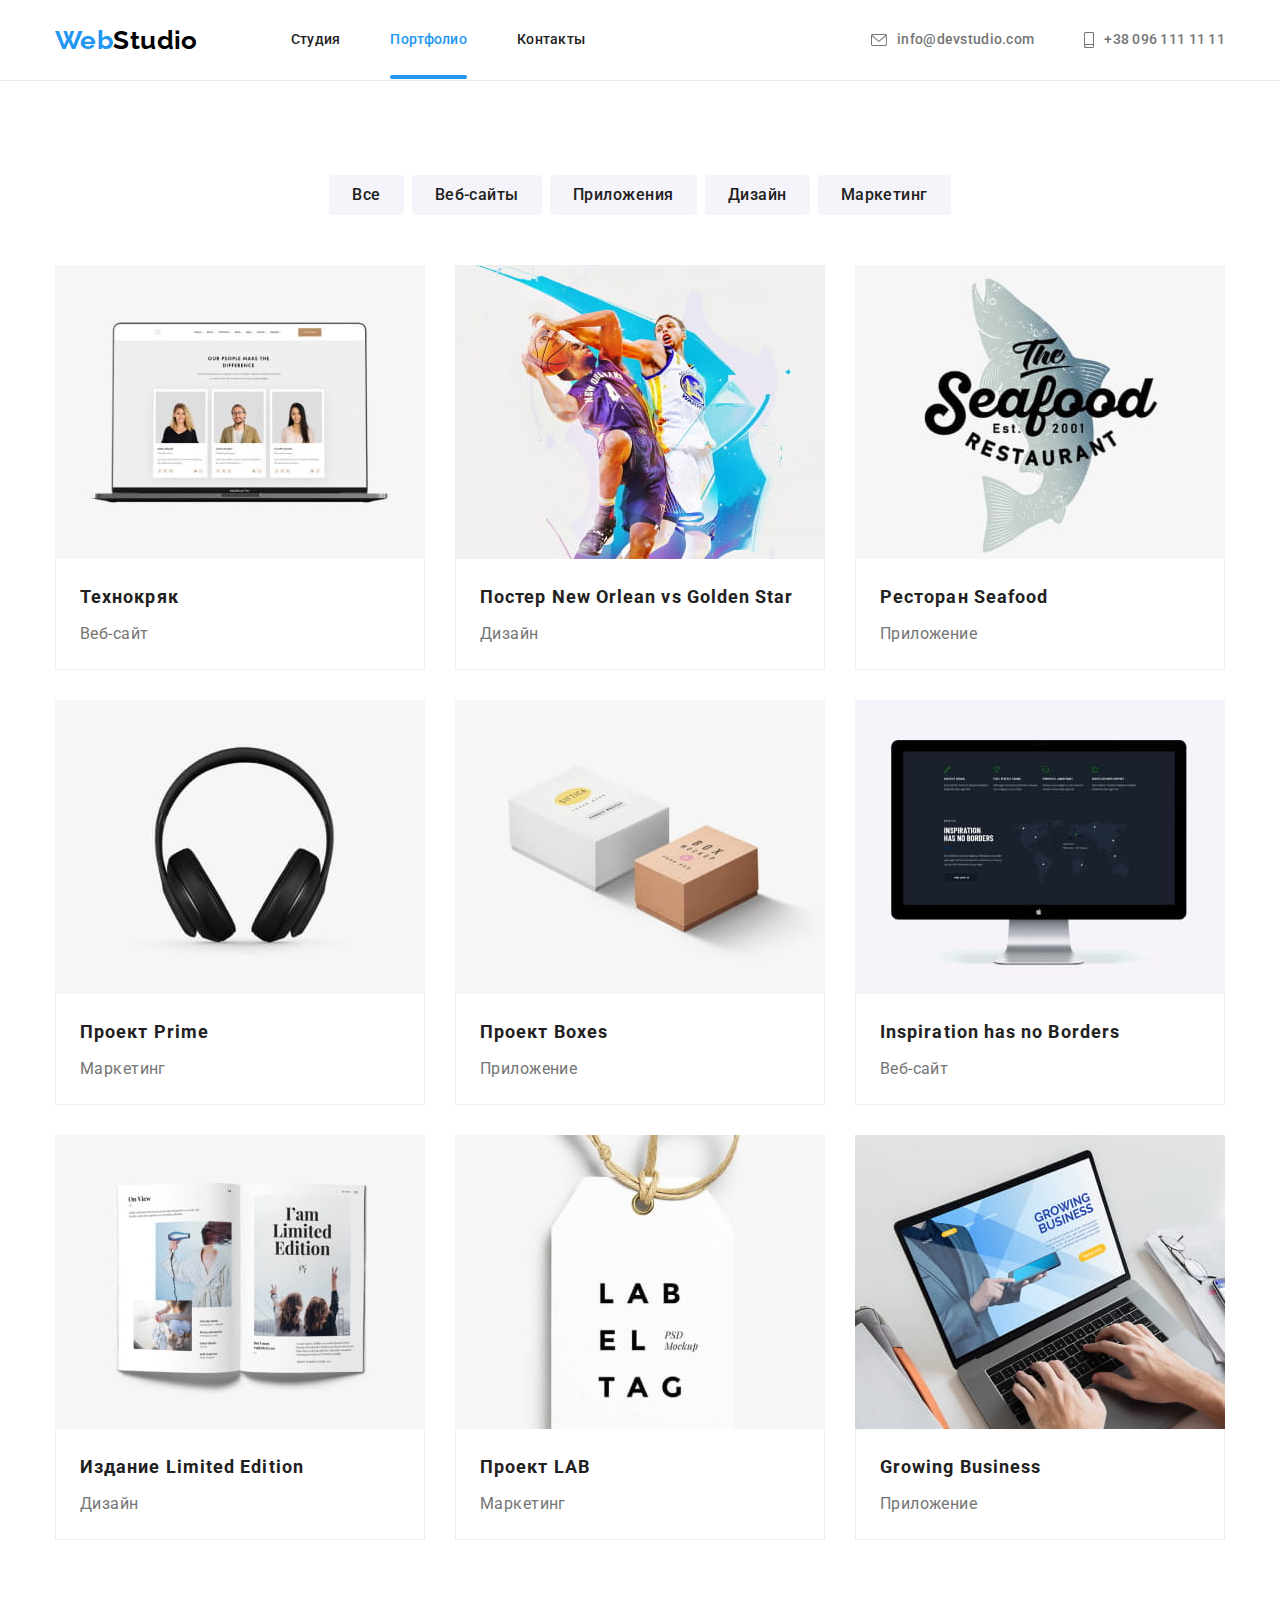
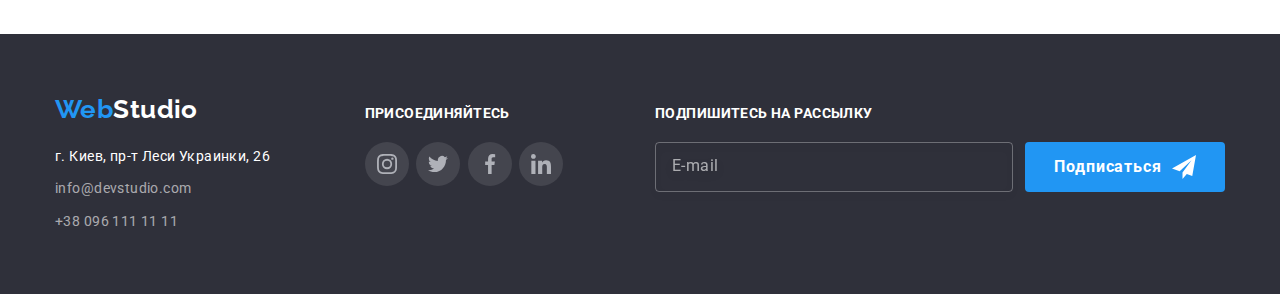
==== commit 8a4576c4: "BME+SASS+local-fonts" ====
--- a/portfolio.html
+++ b/portfolio.html
@@ -7,16 +7,16 @@
     <title>WebStudio-Portfolio</title>
     <link rel="stylesheet" href="https://cdnjs.cloudflare.com/ajax/libs/modern-normalize/1.0.0/modern-normalize.min.css">
     <link rel="preconnect" href="https://fonts.gstatic.com">
-    <link href="https://fonts.googleapis.com/css2?family=Raleway:wght@700&family=Roboto:wght@400;500;700;900&display=swap"
-        rel="stylesheet">
-    <link rel="stylesheet" href="./css/styles.css">
+    <link href="https://fonts.googleapis.com/css2?family=Raleway:wght@700&family=Roboto:wght@400;500;700&display=swap"
+      rel="stylesheet">
+    <link rel="stylesheet" href="./css/main.min.css">
 </head>
 <body>
     <!--Навигация-->
   <header class="page-header">
     <div class="container page-header__container flexbox">
       <nav class="flexbox">
-        <a class="logo page-header__logo" href="./index.html">Web<span class="accent-logo">Studio</span></a>
+        <a class="logo page-header__logo" href="./index.html"><span>Web</span>Studio</a>
   
         <ul class="list menu flexbox">
           <li class="menu__item"><a class="link menu__link" href="./index.html">Студия</a></li>
@@ -51,7 +51,7 @@
             <ul class="list example grid">
                 <li class="example__card grid__item">
                   <a class="link example__link" href="">
-                  <div class="example-thumb">
+                  <div class="example__description">
                     <img src="./images/portfolio/img-1.jpg" alt="изображение веб-сайта" width="370" height="294">
                     <p class="overlay flexbox">Технокряк это современная площадка распространения коронавируса. Компании используют эту платформу для цифрового
                       шпионажа и атак на защищённые сервера конкурентов.</p>
@@ -64,7 +64,7 @@
                 </li>
                 <li class="example__card grid__item">
                   <a class="link example__link" href="">
-                    <div class="example-thumb">
+                    <div class="example__description">
                       <img src="./images/portfolio/img-2.jpg" alt="дизайн постера New Orlean" width="370" height="294">
                       <p class="overlay flexbox">Технокряк это современная площадка распространения коронавируса. Компании используют эту платформу для цифрового
                           шпионажа и атак на защищённые сервера конкурентов.</p>
@@ -77,7 +77,7 @@
                 </li>
                 <li class="example__card grid__item">
                   <a class="link example__link" href="">
-                    <div class="example-thumb">
+                    <div class="example__description">
                       <img src="./images/portfolio/img-3.jpg" alt="приложение ресторана Seafood" width="370" height="294">
                       <p class="overlay flexbox">Технокряк это современная площадка распространения коронавируса. Компании используют эту платформу для цифрового
                           шпионажа и атак на защищённые сервера конкурентов.</p>
@@ -90,7 +90,7 @@
                 </li>
                 <li class="example__card grid__item">
                   <a class="link example__link" href="">
-                    <div class="example-thumb">
+                    <div class="example__description">
                       <img src="./images/portfolio/img-4.jpg" alt="изображение наушников" width="370" height="294">
                       <p class="overlay flexbox">Технокряк это современная площадка распространения коронавируса. Компании используют эту платформу для цифрового
                           шпионажа и атак на защищённые сервера конкурентов.</p>
@@ -103,7 +103,7 @@
                 </li>
                 <li class="example__card grid__item">
                   <a class="link example__link" href="">
-                    <div class="example-thumb">
+                    <div class="example__description">
                       <img src="./images/portfolio/img-5.jpg" alt="изображение коробок" width="370" height="294">
                       <p class="overlay flexbox">Технокряк это современная площадка распространения коронавируса. Компании используют эту платформу для цифрового
                           шпионажа и атак на защищённые сервера конкурентов.</p>
@@ -116,7 +116,7 @@
                 </li>
                 <li class="example__card grid__item">
                   <a class="link example__link" href="">
-                    <div class="example-thumb">
+                    <div class="example__description">
                       <img src="./images/portfolio/img-6.jpg" alt="изображение страницы веб-сайта" width="370" height="294">
                       <p class="overlay flexbox">Технокряк это современная площадка распространения коронавируса. Компании используют эту платформу для цифрового
                           шпионажа и атак на защищённые сервера конкурентов.</p>
@@ -129,7 +129,7 @@
                 </li>
                 <li class="example__card grid__item">
                   <a class="link example__link" href="">
-                    <div class="example-thumb">
+                    <div class="example__description">
                       <img src="./images/portfolio/img-7.jpg" alt="дизайн издания Limited Edition" width="370" height="294">
                       <p class="overlay flexbox">Технокряк это современная площадка распространения коронавируса. Компании используют эту платформу для цифрового
                           шпионажа и атак на защищённые сервера конкурентов.</p>
@@ -142,7 +142,7 @@
                 </li>
                 <li class="example__card grid__item">
                   <a class="link example__link" href="">
-                    <div class="example-thumb">
+                    <div class="example__description">
                       <img src="./images/portfolio/img-8.jpg" alt="изображение проекта LAB" width="370" height="294">
                       <p class="overlay flexbox">Технокряк это современная площадка распространения коронавируса. Компании используют эту платформу для цифрового
                           шпионажа и атак на защищённые сервера конкурентов.</p>
@@ -155,7 +155,7 @@
                 </li>
                 <li class="example__card grid__item">
                   <a class="link example__link" href="">
-                    <div class="example-thumb">
+                    <div class="example__description">
                       <img src="./images/portfolio/img-9.jpg" alt="приложение Growing Business" width="370" height="294">
                       <p class="overlay flexbox">Технокряк это современная площадка распространения коронавируса. Компании используют эту платформу для цифрового
                           шпионажа и атак на защищённые сервера конкурентов.</p>
@@ -175,7 +175,7 @@
     <footer class="page-footer">
       <div class="container page-footer__container">
         <div class="address">
-          <a class="logo page-footer__logo" href="./index.html">Web<span>Studio</span> </a>
+          <a class="logo page-footer__logo" href="./index.html"><span>Web</span>Studio</a>
           <address>
             <p class="address__item">г. Киев, пр-т Леси Украинки, 26</p>
             <ul class="list address__list">
--- a/css/main.min.css
+++ b/css/main.min.css
@@ -0,0 +1,5 @@
+:root{--primary-text-color: #757575;--title-text-color: #212121;--accent-color: #2196f3;--dark-bg-text-color: #ffffff;--accent-button-color: #188ce8;--dark-bg-color: #2f303a;--hero-bg: #e5e5e5;--team-bg-color: #f5f4fa;--border-header: #ececec;--border-examples: #eeeeee;--icon-bg: #44454e;--icon-color: #afb1b8;--box-shadow: 0px 1px 3px rgba(0, 0, 0, 0.12), 0px 1px 1px rgba(0, 0, 0, 0.14),
+    0px 2px 1px rgba(0, 0, 0, 0.2);--box-shadow-btn: 0px 3px 1px rgba(0, 0, 0, 0.1),
+    0px 1px 2px rgba(0, 0, 0, 0.08), 0px 2px 2px rgba(0, 0, 0, 0.12);--box-shadow-examples: 0px 1px 1px rgba(0, 0, 0, 0.12),
+    0px 4px 4px rgba(0, 0, 0, 0.06), 1px 4px 6px rgba(0, 0, 0, 0.16);--animation: 250ms cubic-bezier(0.4, 0, 0.2, 1)}html{box-sizing:border-box}*,*::after,*::before{box-sizing:inherit}body{font-family:"Roboto", sans-serif;font-weight:400;font-size:14px;line-height:1.71;letter-spacing:0.03em;color:var(--primary-text-color)}h1,h2,h3,h4,h5,h6,p{margin:0}img{display:block;max-width:100%;height:auto}address{font-style:normal}.visually-hidden{position:absolute !important;clip:rect(1px 1px 1px 1px);clip:rect(1px, 1px, 1px, 1px);padding:0 !important;border:0 !important;height:1px !important;width:1px !important;overflow:hidden}.list{list-style:none;padding-left:0;margin:0}.link{text-decoration:none}.link:hover,.link:focus{color:var(--accent-color)}.flexbox{display:flex;align-items:center}.container{width:1200px;margin-left:auto;margin-right:auto;padding-left:15px;padding-right:15px}.grid{display:flex;flex-wrap:wrap;margin-left:calc(var(--space-between) * (-1));margin-top:calc(var(--space-between) * (-1))}.grid__item{width:calc( (100% - var(--grid-item-count) * var(--space-between)) / var(--grid-item-count));margin-left:var(--space-between);margin-top:var(--space-between)}.page-header__logo{margin-right:93px}.page-header{border-bottom:1px solid var(--border-header)}.page-header__container{justify-content:space-between}.logo{font-family:"Raleway", sans-serif;font-weight:700;font-size:26px;line-height:1.19;color:#000000;text-decoration:none}.logo>span{color:var(--accent-color)}.current{position:relative;color:var(--accent-color)}.current::after{content:"";position:absolute;width:100%;height:4px;left:0;bottom:0;background-color:var(--accent-color);border-radius:2px}.menu{font-weight:500;line-height:1.14;letter-spacing:0.02em}.menu__item:not(:last-child){margin-right:50px}.menu__link{color:var(--title-text-color);transition:color var(--animation);padding-top:32px;padding-bottom:32px}.menu__link:hover,.menu__link:focus{color:var(--accent-color)}.menu__link.current{color:var(--accent-color)}.contacts{font-weight:500;line-height:1.14;letter-spacing:0.02em}.contacts__item:not(:last-child){margin-right:50px}.contacts__link{padding-top:32px;padding-bottom:32px;color:var(--primary-text-color);transition:color var(--animation)}.contacts__link:hover>.contacts__icon,.contacts__link:focus>.contacts__icon{fill:var(--accent-color)}.contacts__icon{margin-right:10px;fill:var(--primary-text-color);transition:fill var(--animation)}.main-button{cursor:pointer;font-family:inherit;font-weight:700;font-size:16px;line-height:1.87;letter-spacing:0.06em;color:var(--dark-bg-text-color);background-color:var(--accent-color);min-width:200px;height:50px;border:transparent;border-radius:4px;transition:background-color var(--animation)}.main-button:hover,.main-button:focus{background-color:var(--accent-button-color)}.backdrop{position:fixed;top:0;left:0;width:100vw;height:100vh;background-color:rgba(0,0,0,0.2);opacity:1;visibility:visible;transition:opacity var(--animation),visibility var(--animation)}.backdrop.is-hidden{opacity:0;visibility:hidden;pointer-events:none}.backdrop.is-hidden .modal{transform:translate(-50%, -50%) scale(0.7)}.modal{min-width:528px;min-height:581px;background-color:var(--dark-bg-text-color);position:absolute;top:50%;left:50%;transform:translate(-50%, -50%) scale(1);transition:transform var(--animation);padding:40px;z-index:50;box-shadow:var(--box-shadow);border-radius:4px}.modal__button-close{cursor:pointer;position:absolute;display:flex;top:8px;right:8px;width:30px;height:30px;border-radius:50%;border:1px solid rgba(0,0,0,0.1);justify-content:center;align-items:center;background-color:var(--dark-bg-text-color);fill:#000000}.modal__icon-close{fill:#000000;transition:fill var(--animation)}.modal__button-close:hover .modal__icon-close,.modal__button-close:focus .modal__icon-close{fill:var(--accent-color)}.modal__title{font-weight:700;font-size:20px;line-height:1.15;text-align:center;color:var(--title-text-color);margin-bottom:12px}.form__field{position:relative;margin-bottom:10px}.form__field-label{cursor:pointer;display:block;font-size:12px;line-height:1.17;letter-spacing:0.01em;margin-bottom:4px}.form__field-input{cursor:pointer;display:block;height:40px;width:100%;padding:0 42px;border:1px solid rgba(33,33,33,0.2);border-radius:4px;resize:none;transition:border var(--animation)}.form__field-icon{position:absolute;bottom:11px;left:12px;fill:var(--title-text-color);transition:fill var(--animation)}.form__field-input--resize{height:120px;padding:12px 16px;margin-bottom:20px}.form__field-input::placeholder{font-weight:400;font-size:14px;line-height:1.14;letter-spacing:0.01em;color:rgba(117,117,117,0.5)}.form__field-input:not(:placeholder-shown){font-size:14px;line-height:1.14;letter-spacing:0.01em}.form__field-input:hover,.form__field-input:focus{border-color:var(--accent-color)}.form__field .form__field-input:hover+.form__field-icon,.form__field .form__field-input:focus+.form__field-icon{fill:var(--accent-color);border-color:var(--accent-color)}.form__field:focus-within .form__field-input{border:1px solid var(--accent-color);outline:none}.form__field:focus-within .form__field-icon{fill:var(--accent-color)}.agreement{position:relative;margin-bottom:30px}.agreement__checkbox{position:absolute;top:0;left:0;appearance:none;cursor:pointer}.agreement__label{display:flex;align-items:center;justify-content:center}.agreement__icon{border:2px solid var(--title-text-color);border-radius:2px;fill:var(--dark-bg-text-color);transition:fill var(--animation),border var(--animation);margin-right:7px;cursor:pointer}.agreement__checkbox:focus+.agreement__icon{border:2px solid var(--accent-color)}.agreement__checkbox:checked+.agreement__icon{background-color:var(--accent-color);border:2px solid var(--accent-color)}.agreement__conditions{color:var(--accent-color)}.form__button{display:block;margin-left:auto;margin-right:auto;box-shadow:0px 4px 4px rgba(0,0,0,0.15)}.form__button:active{background:var(--accent-button-color);box-shadow:0px 4px 4px rgba(0,0,0,0.15);outline:none}.hero{background-color:var(--dark-bg-color);background-image:linear-gradient(to right, rgba(47,48,58,0.4), rgba(47,48,58,0.4)),url(../images/hero/img.jpg);background-repeat:no-repeat;background-position:center;background-size:cover;max-width:1600px;margin-left:auto;margin-right:auto;color:var(--dark-bg-text-color);text-align:center;padding-bottom:200px;padding-top:200px}.hero__title{font-weight:900;font-size:44px;line-height:1.36;text-align:center;letter-spacing:0.06em;text-transform:uppercase;color:var(--dark-bg-text-color);width:55%;margin-right:auto;margin-left:auto;margin-bottom:30px}.section-title{font-weight:700;font-size:36px;line-height:1.17;text-align:center;color:var(--title-text-color);margin-bottom:50px}.section{padding-top:94px;padding-bottom:94px}.feature__list{--grid-item-count: 4;--space-between: 30px}.feature__icon-box{background-color:var(--team-bg-color);border-radius:4px;margin-bottom:30px;width:270px;height:120px;display:flex;justify-content:center;align-items:center}.feature__item-title{font-weight:700;line-height:1.14;text-transform:uppercase;color:var(--title-text-color);margin-bottom:10px}.activities__list{--grid-item-count: 3;--space-between: 30px}.activities{padding-top:0}.activities__item{position:relative}.activities__label{position:absolute;bottom:0;width:100%;height:70px;padding:27px 0;font-weight:700;line-height:1.14;text-align:center;text-transform:uppercase;color:var(--dark-bg-text-color);background-color:rgba(47,48,58,0.8)}.team{background-color:var(--team-bg-color)}.team__list{--grid-item-count: 4;--space-between: 30px}.team__item{box-shadow:var(--box-shadow);border-radius:0px 0px 4px 4px;background-color:var(--dark-bg-text-color)}.member__card{padding:30px 32px;text-align:center}.member__name{font-weight:500;font-size:16px;line-height:1.19;text-transform:none;margin-bottom:10px;color:var(--title-text-color)}.member__post{font-size:16px;line-height:1.19;text-align:center;margin-bottom:16px}.social-list{--grid-item-count: 4;--space-between: 10px}.social-list__link{display:flex;justify-content:center;align-items:center;width:44px;height:44px;border-radius:50%;background-color:rgba(255,255,255,0.1);transition:background-color var(--animation)}.social-list__link:hover,.social-list__link:focus{background-color:var(--accent-color)}.social-list__link:hover>.social-list__icon,.social-list__link:focus>.social-list__icon{fill:var(--dark-bg-text-color)}.social-list__icon{fill:var(--icon-color);transition:fill var(--animation)}.customers{--grid-item-count: 6;--space-between: 30px}.customers__link{display:flex;align-items:center;justify-content:center;height:90px;border:1px solid #afb1b8;transition:border var(--animation)}.customers__icon{fill:var(--icon-color);transition:fill var(--animation)}.customers__link:hover,.customers__link:focus{border:1px solid var(--accent-color)}.customers__link:hover .customers__icon,.customers__link:focus .customers__icon{fill:var(--accent-color)}.filter{display:flex;justify-content:center;margin-bottom:50px}.filter__item:not(:first-child){margin-left:8px}.filter__button{font-family:inherit;padding:6px 22px;font-weight:500;font-size:16px;line-height:1.62;text-align:center;letter-spacing:0.03em;color:var(--title-text-color);background-color:var(--team-bg-color);border:1px solid transparent;border-radius:4px;transition:color var(--animation),background-color var(--animation),box-shadow var(--animation)}.filter__button:hover,.filter__button:focus{cursor:pointer;background-color:var(--accent-color);color:var(--dark-bg-text-color);box-shadow:var(--box-shadow-btn)}.example{--grid-item-count: 3;--space-between: 30px}.example__description{position:relative;overflow:hidden}.overlay{position:absolute;top:0;left:0;padding:63px 24px;width:100%;height:100%;font-size:18px;line-height:1.56;color:var(--dark-bg-text-color);background-color:rgba(33,150,243,0.9);transform:translateY(100%);transition:transform var(--animation)}.example__info{padding:20px 24px;border:1px solid var(--border-examples);border-top:none}.example__title{font-weight:700;font-size:18px;line-height:2;letter-spacing:0.06em;color:var(--title-text-color);margin-bottom:4px}.example__type{font-size:16px;line-height:1.87;margin-bottom:0;color:var(--primary-text-color)}.example__link{display:inline-block;transition:box-shadow var(--animation)}.example__link:hover,.example__link:focus{box-shadow:var(--box-shadow-examples)}.example__link:hover .overlay,.example__link:focus .overlay{transform:translateY(0)}.page-footer{background-color:var(--dark-bg-color);color:var(--dark-bg-text-color);padding:60px 0}.page-footer__container{display:flex;align-items:baseline;justify-content:space-between}.page-footer__logo{color:var(--dark-bg-text-color);display:flex;margin-bottom:20px}.page-footer__social-list{width:206px}.address{width:calc((50%-45px) / 2)}.address__item{margin-bottom:9px}.mail-phone-footer{color:rgba(255,255,255,0.6);transition:color var(--animation)}.public{width:calc((50%-45px) / 2)}.public__title{color:var(--dark-bg-text-color);text-transform:uppercase;font-size:14px;font-weight:700;line-height:1.14;letter-spacing:0.03em;margin-bottom:20px;padding-top:12px}.subscription{width:calc((100% - 30px) / 2)}.subscription__title{color:var(--dark-bg-text-color);text-transform:uppercase;font-size:14px;font-weight:700;line-height:1.14;letter-spacing:0.03em;margin-bottom:20px;padding-top:12px}.subscription__form{display:flex;flex-wrap:nowrap}.subscription__icon{fill:var(--dark-bg-text-color);margin-left:10px}.subscription__button{display:flex;align-items:center;justify-content:center;margin-left:12px}.subscription__input{flex-grow:2;background-color:transparent;border:1px solid rgba(255,255,255,0.3);transition:border var(--animation);filter:drop-shadow(0px 4px 4px rgba(0,0,0,0.15));border-radius:4px;padding-left:16px;color:var(--dark-bg-text-color)}.subscription__input::placeholder{font-size:16px;line-height:1.25;letter-spacing:0.03em;color:rgba(255,255,255,0.6)}.subscription__input:not(:placeholder-shown){font-size:16px;line-height:1.25;letter-spacing:0.03em}.subscription__form>.subscription__input:hover,.subscription__form>.subscription__input:focus{border:1px solid var(--accent-color)}
+/*# sourceMappingURL=styles.min.css.map */